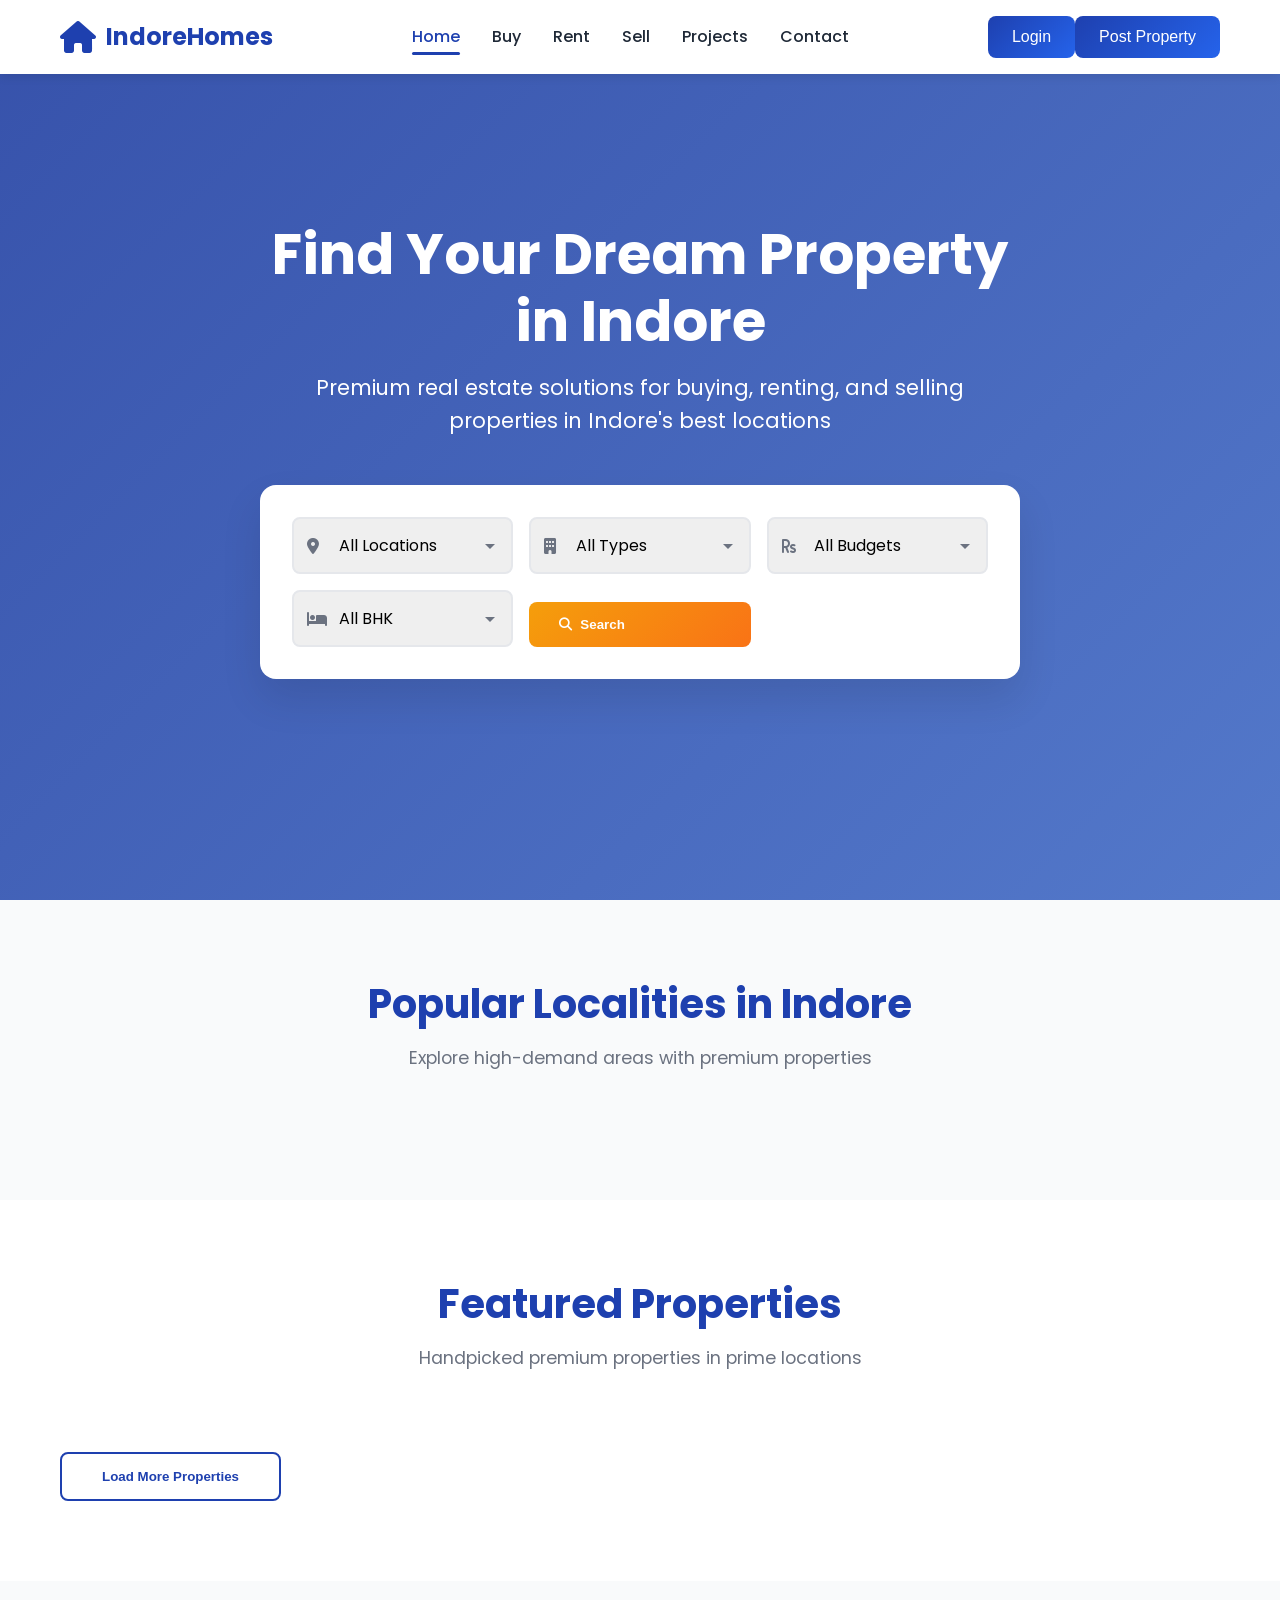
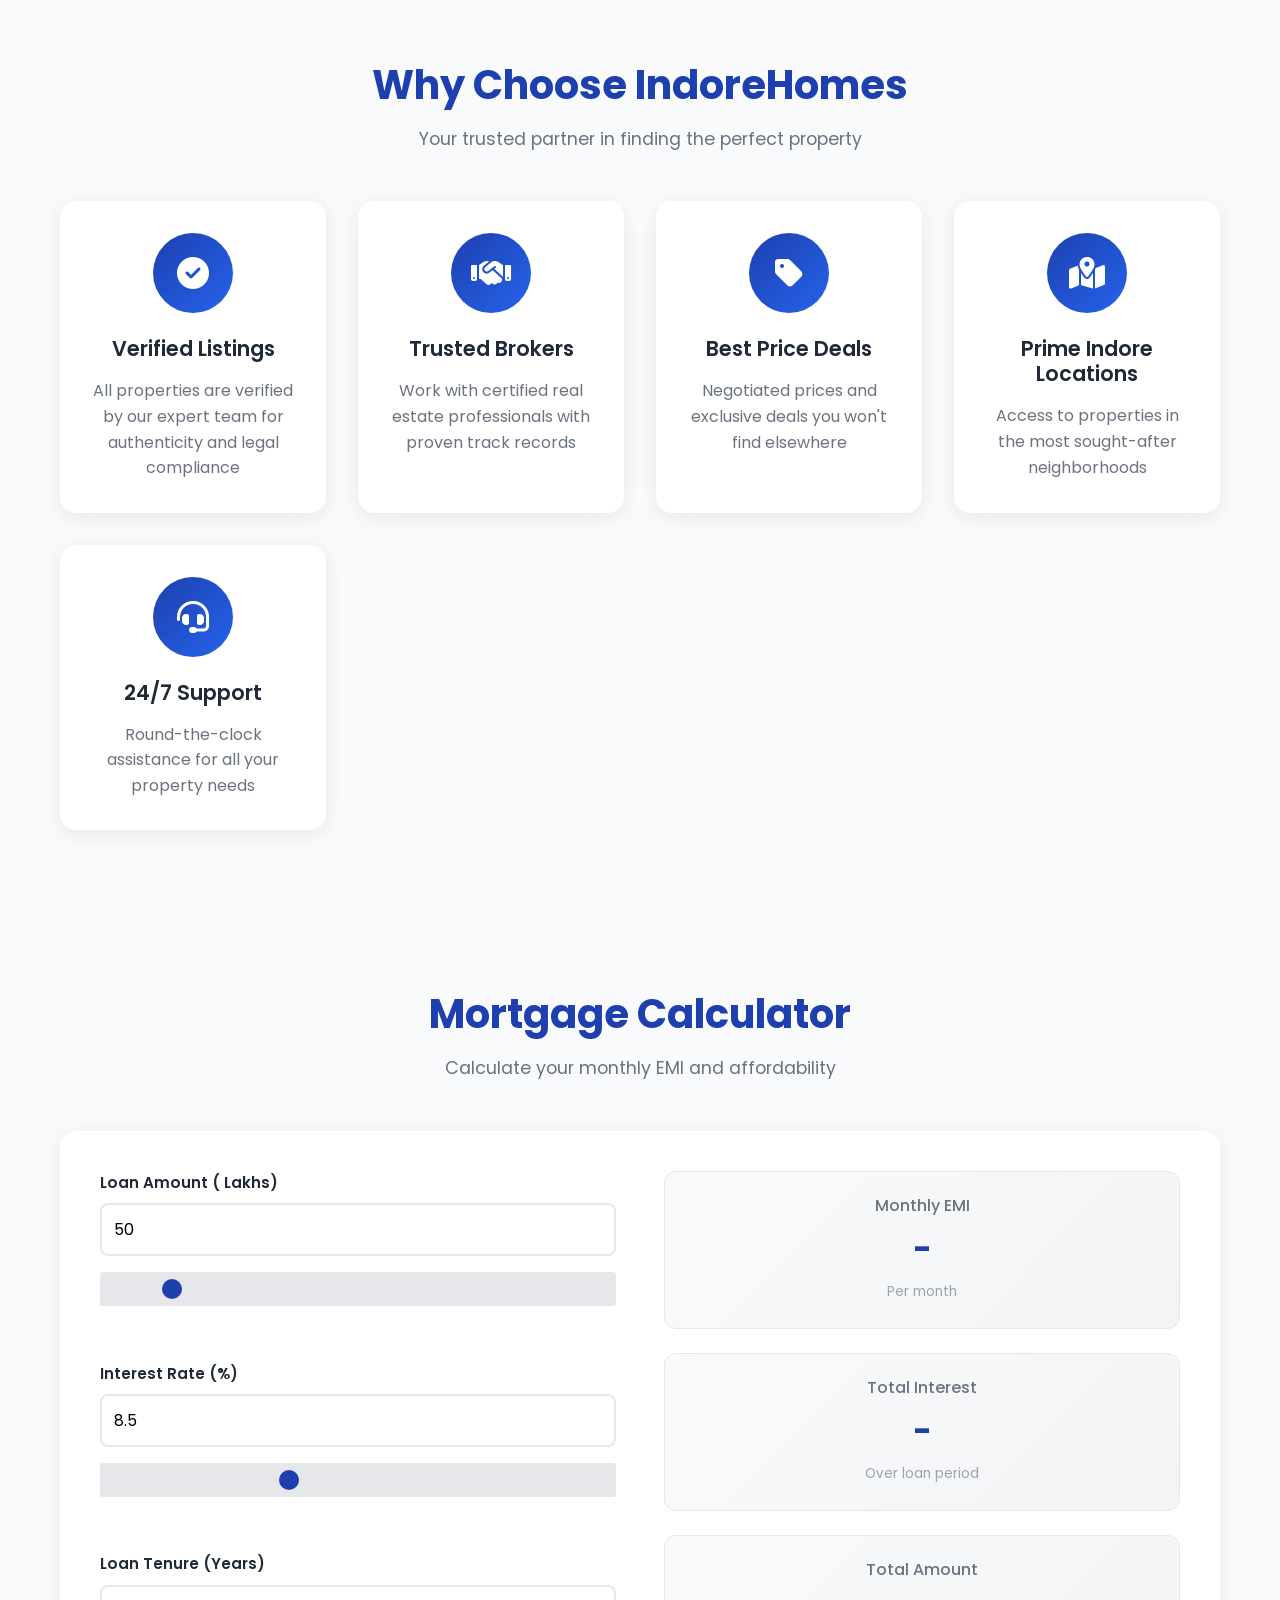
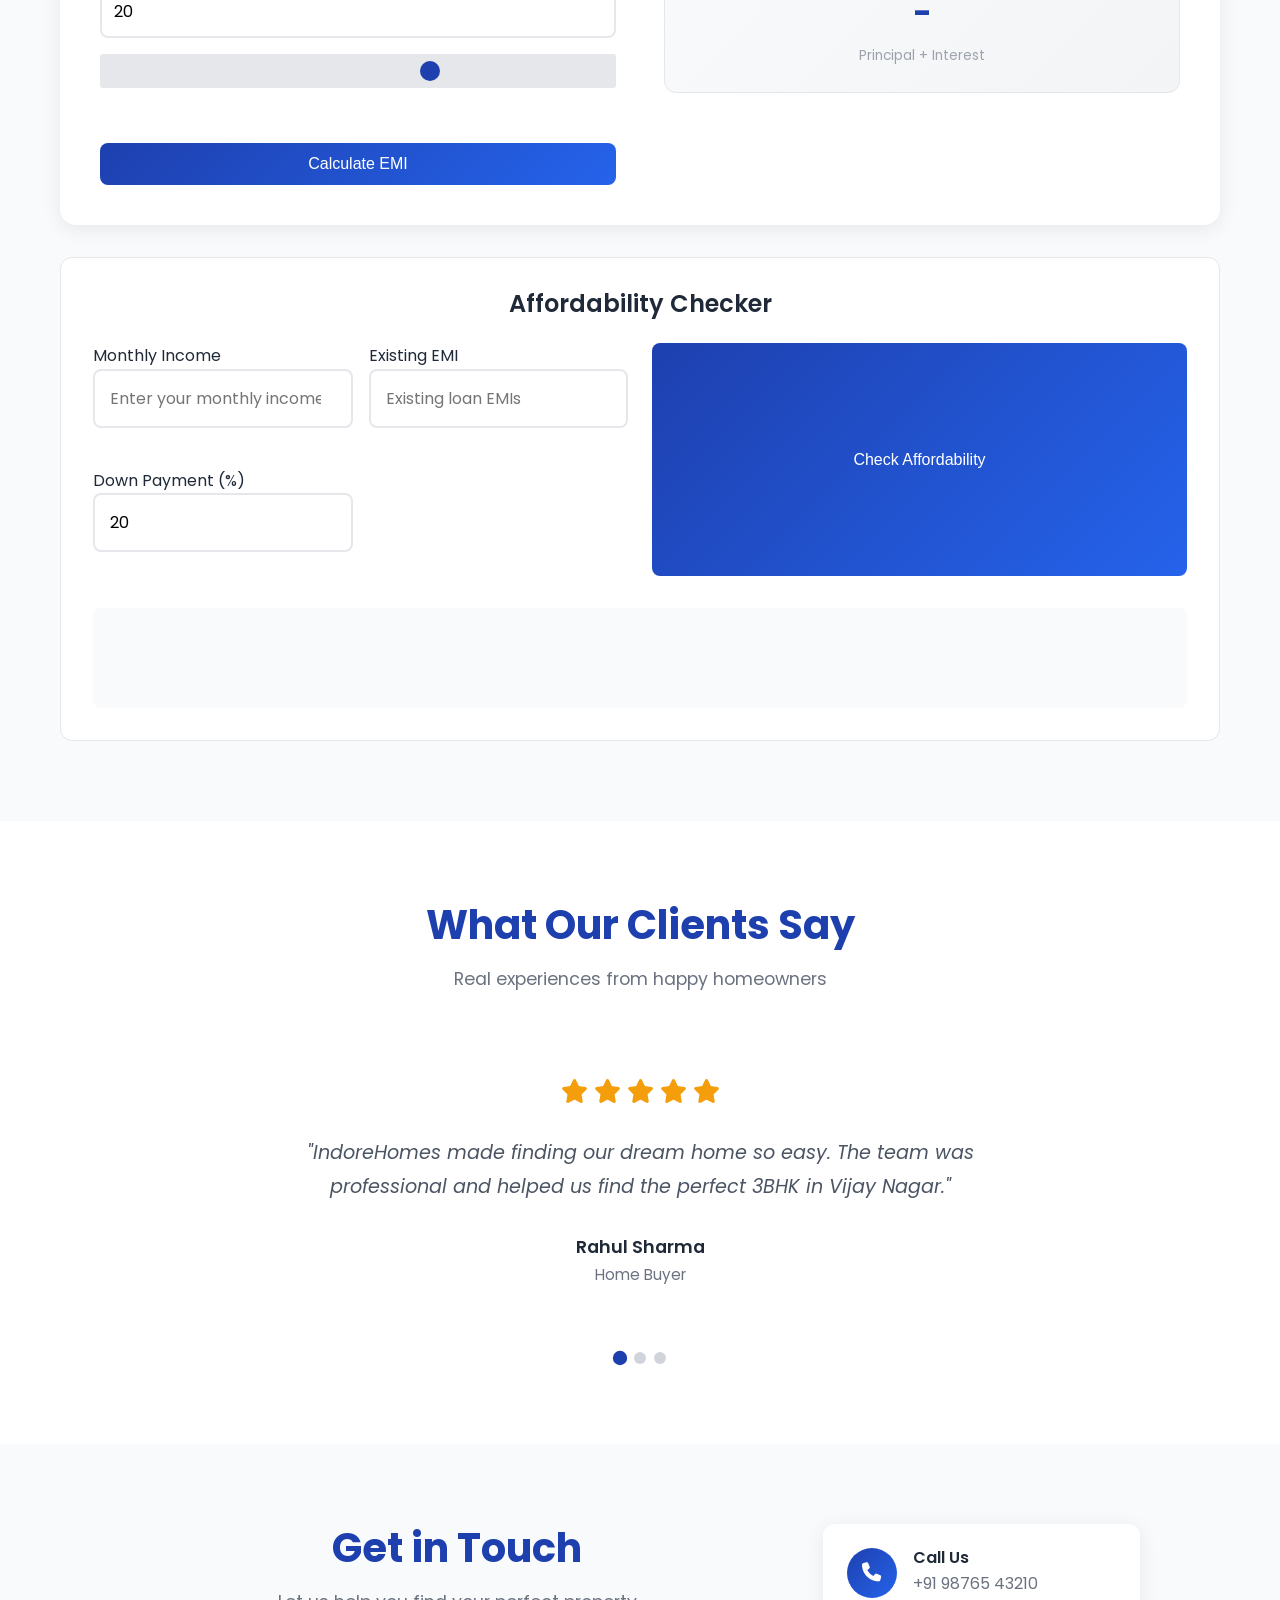
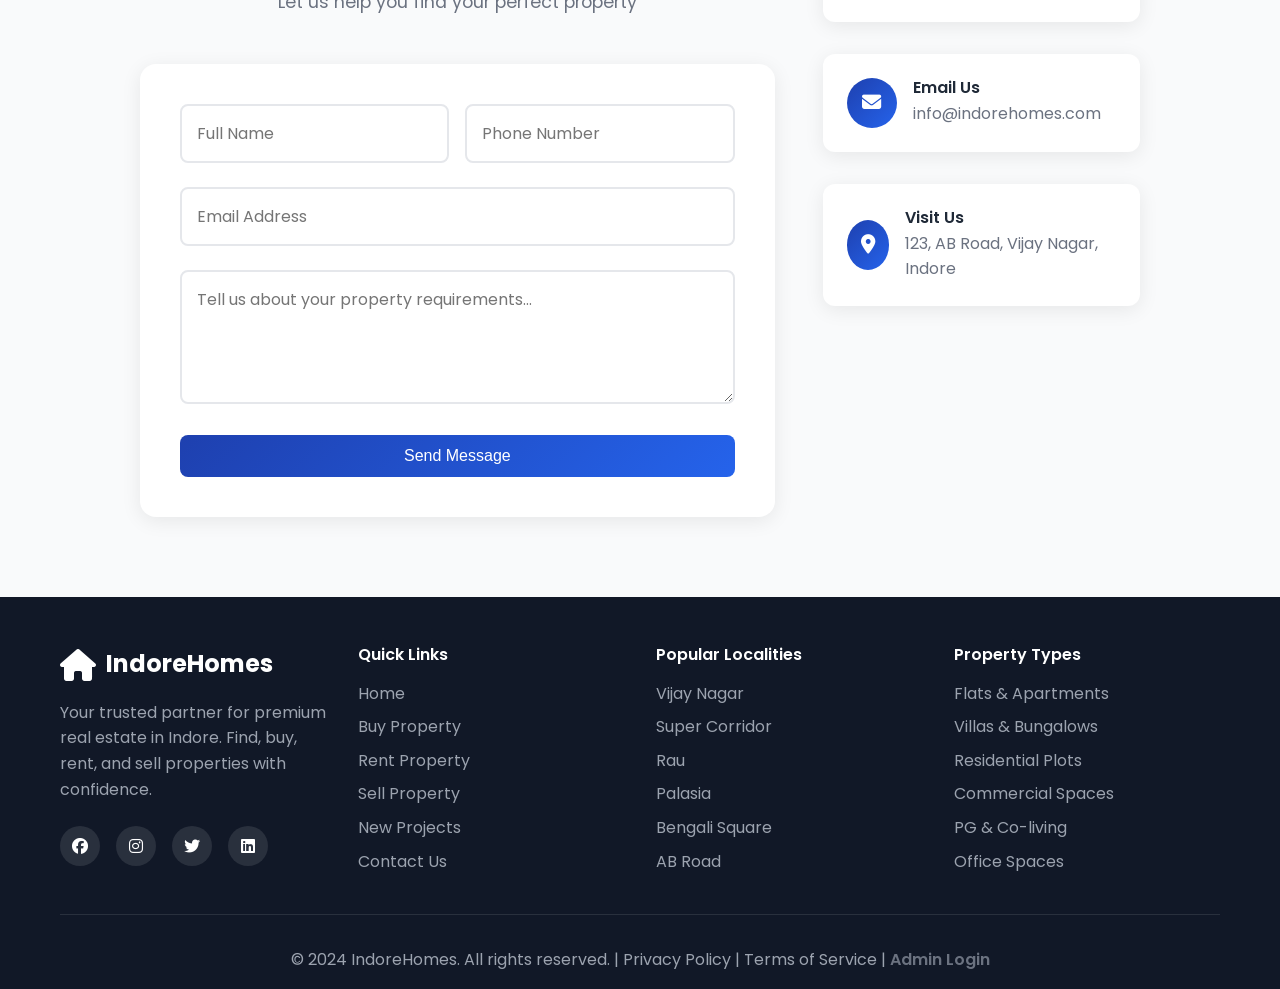
==== index.html @ 48cd27e8 "commited" ====
<!DOCTYPE html>
<html lang="en">
<head>
    <meta charset="UTF-8">
    <meta name="viewport" content="width=device-width, initial-scale=1.0">
    <title>IndoreHomes - Premium Real Estate in Indore | Buy, Rent, Sell Properties</title>
    <meta name="description" content="Find your dream property in Indore. Buy, rent, sell flats, villas, plots, PGs and commercial spaces. Verified listings, trusted brokers, best prices.">
    <link rel="stylesheet" href="styles.css">
    <link rel="preconnect" href="https://fonts.googleapis.com">
    <link rel="preconnect" href="https://fonts.gstatic.com" crossorigin>
    <link href="https://fonts.googleapis.com/css2?family=Poppins:wght@300;400;500;600;700&display=swap" rel="stylesheet">
    <link rel="stylesheet" href="https://cdnjs.cloudflare.com/ajax/libs/font-awesome/6.4.0/css/all.min.css">
</head>
<body>
    <!-- Navigation Bar -->
    <nav class="navbar" id="navbar">
        <div class="container">
            <div class="nav-wrapper">
                <div class="nav-logo">
                    <i class="fas fa-home"></i>
                    <span>IndoreHomes</span>
                </div>
                <div class="nav-menu" id="navMenu">
                    <a href="index.html" class="nav-link active">Home</a>
                    <a href="buy.html" class="nav-link">Buy</a>
                    <a href="rent.html" class="nav-link">Rent</a>
                    <a href="sell.html" class="nav-link">Sell</a>
                    <a href="projects.html" class="nav-link">Projects</a>
                    <a href="contact.html" class="nav-link">Contact</a>
                </div>
                <div class="nav-actions">
                    <button class="btn-primary">Login</button>
                    <button class="btn-primary">Post Property</button>
                    <button class="btn-admin" id="adminLoginBtn" style="display: none;">
                        <i class="fas fa-shield-alt"></i>
                        Admin
                    </button>
                    <div class="nav-toggle" id="navToggle">
                        <i class="fas fa-bars"></i>
                    </div>
                </div>
            </div>
        </div>
    </nav>

    <!-- Hero Section -->
    <section class="hero">
        <div class="hero-overlay"></div>
        <div class="container">
            <div class="hero-content">
                <h1 class="hero-title">Find Your Dream Property in Indore</h1>
                <p class="hero-subtitle">Premium real estate solutions for buying, renting, and selling properties in Indore's best locations</p>
                
                <!-- Search Bar -->
                <div class="search-bar">
                    <div class="search-filters">
                        <div class="filter-group">
                            <i class="fas fa-map-marker-alt"></i>
                            <select id="locationFilter" class="filter-select">
                                <option value="">All Locations</option>
                                <option value="vijay-nagar">Vijay Nagar</option>
                                <option value="super-corridor">Super Corridor</option>
                                <option value="rau">Rau</option>
                                <option value="nipania">Nipania</option>
                                <option value="palasia">Palasia</option>
                                <option value="bhawarkuan">Bhawarkuan</option>
                                <option value="bengali-square">Bengali Square</option>
                                <option value="ab-road">AB Road</option>
                                <option value="scheme-140">Scheme 140</option>
                                <option value="mr-10">MR 10</option>
                            </select>
                        </div>
                        
                        <div class="filter-group">
                            <i class="fas fa-building"></i>
                            <select id="propertyTypeFilter" class="filter-select">
                                <option value="">All Types</option>
                                <option value="flat">Flats</option>
                                <option value="villa">Villas</option>
                                <option value="plot">Plots</option>
                                <option value="pg">PG</option>
                                <option value="commercial">Commercial</option>
                            </select>
                        </div>
                        
                        <div class="filter-group">
                            <i class="fas fa-rupee-sign"></i>
                            <select id="budgetFilter" class="filter-select">
                                <option value="">All Budgets</option>
                                <option value="0-20">Below 20 Lakhs</option>
                                <option value="20-50">20-50 Lakhs</option>
                                <option value="50-1cr">50 Lakhs - 1 Cr</option>
                                <option value="1cr-2cr">1-2 Crore</option>
                                <option value="2cr+">Above 2 Crore</option>
                            </select>
                        </div>
                        
                        <div class="filter-group">
                            <i class="fas fa-bed"></i>
                            <select id="bhkFilter" class="filter-select">
                                <option value="">All BHK</option>
                                <option value="1rk">1 RK</option>
                                <option value="1bhk">1 BHK</option>
                                <option value="2bhk">2 BHK</option>
                                <option value="3bhk">3 BHK</option>
                                <option value="4bhk+">4+ BHK</option>
                            </select>
                        </div>
                        
                        <button class="btn-search" onclick="searchProperties()">
                            <i class="fas fa-search"></i> Search
                        </button>
                    </div>
                </div>
            </div>
        </div>
    </section>

    <!-- Popular Localities -->
    <section class="localities">
        <div class="container">
            <h2 class="section-title">Popular Localities in Indore</h2>
            <p class="section-subtitle">Explore high-demand areas with premium properties</p>
            
            <div class="localities-grid" id="localitiesGrid">
                <!-- Localities will be populated by JavaScript -->
            </div>
        </div>
    </section>

    <!-- Featured Properties -->
    <section class="featured-properties">
        <div class="container">
            <h2 class="section-title">Featured Properties</h2>
            <p class="section-subtitle">Handpicked premium properties in prime locations</p>
            
            <div class="properties-grid" id="propertiesGrid">
                <!-- Properties will be populated by JavaScript -->
            </div>
            
            <div class="text-center">
                <button class="btn-load-more" onclick="loadMoreProperties()">Load More Properties</button>
            </div>
        </div>
    </section>

    <!-- Why Choose Us -->
    <section class="why-choose-us">
        <div class="container">
            <h2 class="section-title">Why Choose IndoreHomes</h2>
            <p class="section-subtitle">Your trusted partner in finding the perfect property</p>
            
            <div class="features-grid">
                <div class="feature-card">
                    <div class="feature-icon">
                        <i class="fas fa-check-circle"></i>
                    </div>
                    <h3>Verified Listings</h3>
                    <p>All properties are verified by our expert team for authenticity and legal compliance</p>
                </div>
                
                <div class="feature-card">
                    <div class="feature-icon">
                        <i class="fas fa-handshake"></i>
                    </div>
                    <h3>Trusted Brokers</h3>
                    <p>Work with certified real estate professionals with proven track records</p>
                </div>
                
                <div class="feature-card">
                    <div class="feature-icon">
                        <i class="fas fa-tag"></i>
                    </div>
                    <h3>Best Price Deals</h3>
                    <p>Negotiated prices and exclusive deals you won't find elsewhere</p>
                </div>
                
                <div class="feature-card">
                    <div class="feature-icon">
                        <i class="fas fa-map-marked-alt"></i>
                    </div>
                    <h3>Prime Indore Locations</h3>
                    <p>Access to properties in the most sought-after neighborhoods</p>
                </div>
                
                <div class="feature-card">
                    <div class="feature-icon">
                        <i class="fas fa-headset"></i>
                    </div>
                    <h3>24/7 Support</h3>
                    <p>Round-the-clock assistance for all your property needs</p>
                </div>
            </div>
        </div>
    </section>

    <!-- Mortgage Calculator -->
    <section class="mortgage-calculator">
        <div class="container">
            <h2 class="section-title">Mortgage Calculator</h2>
            <p class="section-subtitle">Calculate your monthly EMI and affordability</p>
            
            <div class="calculator-container">
                <div class="calculator-form">
                    <div class="form-row">
                        <div class="form-group">
                            <label for="loanAmount">Loan Amount ( Lakhs)</label>
                            <input type="number" id="loanAmount" value="50" min="1" max="500" step="1">
                            <div class="slider-container">
                                <input type="range" id="loanAmountSlider" value="50" min="1" max="500" step="1">
                            </div>
                        </div>
                        
                        <div class="form-group">
                            <label for="interestRate">Interest Rate (%)</label>
                            <input type="number" id="interestRate" value="8.5" min="5" max="15" step="0.1">
                            <div class="slider-container">
                                <input type="range" id="interestRateSlider" value="8.5" min="5" max="15" step="0.1">
                            </div>
                        </div>
                        
                        <div class="form-group">
                            <label for="loanTenure">Loan Tenure (Years)</label>
                            <input type="number" id="loanTenure" value="20" min="1" max="30" step="1">
                            <div class="slider-container">
                                <input type="range" id="loanTenureSlider" value="20" min="1" max="30" step="1">
                            </div>
                        </div>
                    </div>
                    
                    <button class="btn-primary full-width" onclick="calculateEMI()">Calculate EMI</button>
                </div>
                
                <div class="calculator-results">
                    <div class="result-card">
                        <h3>Monthly EMI</h3>
                        <div class="result-value" id="monthlyEMI">-</div>
                        <small>Per month</small>
                    </div>
                    
                    <div class="result-card">
                        <h3>Total Interest</h3>
                        <div class="result-value" id="totalInterest">-</div>
                        <small>Over loan period</small>
                    </div>
                    
                    <div class="result-card">
                        <h3>Total Amount</h3>
                        <div class="result-value" id="totalAmount">-</div>
                        <small>Principal + Interest</small>
                    </div>
                </div>
            </div>
            
            <div class="affordability-checker">
                <h3>Affordability Checker</h3>
                <div class="affordability-form">
                    <div class="form-row">
                        <div class="form-group">
                            <label for="monthlyIncome">Monthly Income</label>
                            <input type="number" id="monthlyIncome" placeholder="Enter your monthly income">
                        </div>
                        
                        <div class="form-group">
                            <label for="existingEMI">Existing EMI</label>
                            <input type="number" id="existingEMI" placeholder="Existing loan EMIs">
                        </div>
                        
                        <div class="form-group">
                            <label for="downPayment">Down Payment (%)</label>
                            <input type="number" id="downPayment" value="20" min="10" max="50" step="5">
                        </div>
                    </div>
                    
                    <button class="btn-primary" onclick="checkAffordability()">Check Affordability</button>
                </div>
                
                <div class="affordability-result" id="affordabilityResult">
                    <!-- Affordability result will be shown here -->
                </div>
            </div>
        </div>
    </section>

    <!-- Testimonials -->
    <section class="testimonials">
        <div class="container">
            <h2 class="section-title">What Our Clients Say</h2>
            <p class="section-subtitle">Real experiences from happy homeowners</p>
            
            <div class="testimonial-slider">
                <div class="testimonial-slide active">
                    <div class="testimonial-content">
                        <div class="stars">
                            <i class="fas fa-star"></i>
                            <i class="fas fa-star"></i>
                            <i class="fas fa-star"></i>
                            <i class="fas fa-star"></i>
                            <i class="fas fa-star"></i>
                        </div>
                        <p>"IndoreHomes made finding our dream home so easy. The team was professional and helped us find the perfect 3BHK in Vijay Nagar."</p>
                        <div class="testimonial-author">
                            <div class="author-info">
                                <h4>Rahul Sharma</h4>
                                <span>Home Buyer</span>
                            </div>
                        </div>
                    </div>
                </div>
                
                <div class="testimonial-slide">
                    <div class="testimonial-content">
                        <div class="stars">
                            <i class="fas fa-star"></i>
                            <i class="fas fa-star"></i>
                            <i class="fas fa-star"></i>
                            <i class="fas fa-star"></i>
                            <i class="fas fa-star"></i>
                        </div>
                        <p>"Sold my property through IndoreHomes in just 15 days! Their marketing strategy and buyer network is impressive."</p>
                        <div class="testimonial-author">
                            <div class="author-info">
                                <h4>Priya Patel</h4>
                                <span>Property Seller</span>
                            </div>
                        </div>
                    </div>
                </div>
                
                <div class="testimonial-slide">
                    <div class="testimonial-content">
                        <div class="stars">
                            <i class="fas fa-star"></i>
                            <i class="fas fa-star"></i>
                            <i class="fas fa-star"></i>
                            <i class="fas fa-star"></i>
                            <i class="fas fa-star"></i>
                        </div>
                        <p>"Found the perfect rental apartment for my family. The process was smooth and the team was very supportive throughout."</p>
                        <div class="testimonial-author">
                            <div class="author-info">
                                <h4>Amit Verma</h4>
                                <span>Tenant</span>
                            </div>
                        </div>
                    </div>
                </div>
            </div>
            
            <div class="testimonial-dots">
                <span class="dot active" onclick="changeSlide(0)"></span>
                <span class="dot" onclick="changeSlide(1)"></span>
                <span class="dot" onclick="changeSlide(2)"></span>
            </div>
        </div>
    </section>

    <!-- Contact Form -->
    <section class="contact-form-section">
        <div class="container">
            <div class="contact-form-wrapper">
                <div class="form-content">
                    <h2 class="section-title">Get in Touch</h2>
                    <p class="section-subtitle">Let us help you find your perfect property</p>
                    
                    <form class="contact-form" id="contactForm">
                        <div class="form-row">
                            <div class="form-group">
                                <input type="text" id="fullName" placeholder="Full Name" required>
                            </div>
                            <div class="form-group">
                                <input type="tel" id="phone" placeholder="Phone Number" required>
                            </div>
                        </div>
                        <div class="form-group">
                            <input type="email" id="email" placeholder="Email Address" required>
                        </div>
                        <div class="form-group">
                            <textarea id="message" placeholder="Tell us about your property requirements..." rows="4" required></textarea>
                        </div>
                        <button type="submit" class="btn-primary full-width">Send Message</button>
                    </form>
                </div>
                
                <div class="contact-info">
                    <div class="info-item">
                        <i class="fas fa-phone"></i>
                        <div>
                            <h4>Call Us</h4>
                            <p>+91 98765 43210</p>
                        </div>
                    </div>
                    <div class="info-item">
                        <i class="fas fa-envelope"></i>
                        <div>
                            <h4>Email Us</h4>
                            <p>info@indorehomes.com</p>
                        </div>
                    </div>
                    <div class="info-item">
                        <i class="fas fa-map-marker-alt"></i>
                        <div>
                            <h4>Visit Us</h4>
                            <p>123, AB Road, Vijay Nagar, Indore</p>
                        </div>
                    </div>
                </div>
            </div>
        </div>
    </section>

    <!-- Footer -->
    <footer class="footer">
        <div class="container">
            <div class="footer-content">
                <div class="footer-section">
                    <div class="footer-logo">
                        <i class="fas fa-home"></i>
                        <span>IndoreHomes</span>
                    </div>
                    <p>Your trusted partner for premium real estate in Indore. Find, buy, rent, and sell properties with confidence.</p>
                    <div class="social-links">
                        <a href="#"><i class="fab fa-facebook"></i></a>
                        <a href="#"><i class="fab fa-instagram"></i></a>
                        <a href="#"><i class="fab fa-twitter"></i></a>
                        <a href="#"><i class="fab fa-linkedin"></i></a>
                    </div>
                </div>
                
                <div class="footer-section">
                    <h4>Quick Links</h4>
                    <ul>
                        <li><a href="index.html">Home</a></li>
                        <li><a href="buy.html">Buy Property</a></li>
                        <li><a href="rent.html">Rent Property</a></li>
                        <li><a href="sell.html">Sell Property</a></li>
                        <li><a href="projects.html">New Projects</a></li>
                        <li><a href="contact.html">Contact Us</a></li>
                    </ul>
                </div>
                
                <div class="footer-section">
                    <h4>Popular Localities</h4>
                    <ul>
                        <li><a href="#">Vijay Nagar</a></li>
                        <li><a href="#">Super Corridor</a></li>
                        <li><a href="#">Rau</a></li>
                        <li><a href="#">Palasia</a></li>
                        <li><a href="#">Bengali Square</a></li>
                        <li><a href="#">AB Road</a></li>
                    </ul>
                </div>
                
                <div class="footer-section">
                    <h4>Property Types</h4>
                    <ul>
                        <li><a href="#">Flats & Apartments</a></li>
                        <li><a href="#">Villas & Bungalows</a></li>
                        <li><a href="#">Residential Plots</a></li>
                        <li><a href="#">Commercial Spaces</a></li>
                        <li><a href="#">PG & Co-living</a></li>
                        <li><a href="#">Office Spaces</a></li>
                    </ul>
                </div>
            </div>
            
            <div class="footer-bottom">
                <p>&copy; 2024 IndoreHomes. All rights reserved. | Privacy Policy | Terms of Service | <a href="admin-login.html" class="admin-link">Admin Login</a></p>
            </div>
        </div>
    </footer>

    <!-- Property Modal -->
    <div class="modal" id="propertyModal">
        <div class="modal-content">
            <span class="close-modal" onclick="closeModal()">&times;</span>
            <div id="modalBody">
                <!-- Modal content will be populated by JavaScript -->
            </div>
        </div>
    </div>

    <!-- Success Message -->
    <div class="success-message" id="successMessage">
        <i class="fas fa-check-circle"></i>
        <span id="successText">Message sent successfully!</span>
    </div>

    <script src="script.js"></script>
</body>
</html>
---- styles.css ----
/* Reset and Base Styles */
* {
    margin: 0;
    padding: 0;
    box-sizing: border-box;
}

body {
    font-family: 'Poppins', sans-serif;
    line-height: 1.6;
    color: #1f2937;
    background-color: #ffffff;
    overflow-x: hidden;
}

.container {
    max-width: 1200px;
    margin: 0 auto;
    padding: 0 20px;
}

/* Typography */
h1, h2, h3, h4, h5, h6 {
    font-weight: 600;
    line-height: 1.2;
}

.section-title {
    font-size: 2.5rem;
    font-weight: 700;
    color: #1e40af;
    text-align: center;
    margin-bottom: 1rem;
}

.section-subtitle {
    font-size: 1.1rem;
    color: #6b7280;
    text-align: center;
    margin-bottom: 3rem;
    max-width: 600px;
    margin-left: auto;
    margin-right: auto;
}

/* Enhanced Buttons */
.btn-primary {
    background: linear-gradient(135deg, #1e40af, #2563eb);
    color: white;
    border: none;
    padding: 12px 24px;
    border-radius: 8px;
    font-weight: 500;
    cursor: pointer;
    transition: all 0.3s cubic-bezier(0.4, 0, 0.2, 1);
    font-size: 1rem;
    text-decoration: none;
    display: inline-block;
    position: relative;
    overflow: hidden;
    transform-style: preserve-3d;
}

.btn-primary::before {
    content: '';
    position: absolute;
    top: 0;
    left: -100%;
    width: 100%;
    height: 100%;
    background: linear-gradient(90deg, transparent, rgba(255, 255, 255, 0.2), transparent);
    transition: left 0.5s;
}

.btn-primary:hover::before {
    left: 100%;
}

.btn-primary:hover {
    transform: translateY(-2px) scale(1.05);
    box-shadow: 0 15px 35px rgba(30, 64, 175, 0.4);
}

.btn-primary:active {
    transform: translateY(0) scale(0.98);
    transition: transform 0.1s;
}

.btn-login {
    background: transparent;
    color: white;
    border: 2px solid white;
    padding: 0.75rem 1.5rem;
    border-radius: 25px;
    font-weight: 600;
    cursor: pointer;
    transition: all 0.3s ease;
}

.btn-login:hover {
    background: white;
    color: #1e40af;
}

.btn-admin {
    background: rgba(255, 255, 255, 0.1);
    color: white;
    border: 1px solid rgba(255, 255, 255, 0.3);
    padding: 0.75rem 1rem;
    border-radius: 25px;
    font-weight: 600;
    cursor: pointer;
    transition: all 0.3s ease;
    font-size: 0.9rem;
    backdrop-filter: blur(10px);
}

.btn-admin:hover {
    background: rgba(255, 255, 255, 0.2);
    border-color: rgba(255, 255, 255, 0.5);
    transform: translateY(-1px);
}

.admin-link {
    color: #6b7280;
    text-decoration: none;
    font-weight: 600;
    transition: color 0.3s ease;
}

.admin-link:hover {
    color: #1e40af;
    text-decoration: underline;
}

.btn-search {
    background: linear-gradient(135deg, #f59e0b, #f97316);
    color: white;
    border: none;
    padding: 15px 30px;
    border-radius: 8px;
    font-weight: 600;
    cursor: pointer;
    transition: all 0.3s ease;
    display: flex;
    align-items: center;
    gap: 8px;
}

.btn-search:hover {
    transform: translateY(-2px);
    box-shadow: 0 10px 25px rgba(245, 158, 11, 0.3);
}

.btn-load-more {
    background: transparent;
    color: #1e40af;
    border: 2px solid #1e40af;
    padding: 15px 40px;
    border-radius: 8px;
    font-weight: 600;
    cursor: pointer;
    transition: all 0.3s ease;
    margin-top: 2rem;
}

.btn-load-more:hover {
    background: #1e40af;
    color: white;
    transform: translateY(-2px);
}

.full-width {
    width: 100%;
}

/* Navigation */
.navbar {
    position: fixed;
    top: 0;
    left: 0;
    right: 0;
    background: white;
    box-shadow: 0 2px 10px rgba(0, 0, 0, 0.1);
    z-index: 1000;
    transition: all 0.3s ease;
}

.navbar.scrolled {
    box-shadow: 0 4px 20px rgba(0, 0, 0, 0.15);
}

.nav-wrapper {
    display: flex;
    justify-content: space-between;
    align-items: center;
    padding: 1rem 0;
}

.nav-logo {
    display: flex;
    align-items: center;
    gap: 10px;
    font-size: 1.5rem;
    font-weight: 700;
    color: #1e40af;
}

.nav-logo i {
    font-size: 2rem;
}

.nav-menu {
    display: flex;
    gap: 2rem;
}

.nav-link {
    color: #1f2937;
    text-decoration: none;
    font-weight: 500;
    transition: color 0.3s ease;
    position: relative;
}

.nav-link:hover,
.nav-link.active {
    color: #1e40af;
}

.nav-link.active::after {
    content: '';
    position: absolute;
    bottom: -5px;
    left: 0;
    right: 0;
    height: 3px;
    background: #1e40af;
    border-radius: 2px;
}

.nav-actions {
    display: flex;
    align-items: center;
}

.nav-toggle {
    display: none;
    background: none;
    border: none;
    font-size: 1.5rem;
    color: #1e40af;
    cursor: pointer;
}

/* Hero Section */
.hero {
    height: 100vh;
    background: linear-gradient(rgba(0, 0, 0, 0.4), rgba(0, 0, 0, 0.4)),
                url('https://images.unsplash.com/photo-1560448204-e02f11c3d0e2?ixlib=rb-4.0.3&ixid=M3wxMjA3fDB8MHxwaG90by1wYWdlfHx8fGVufDB8fHx8fA%3D%3D&auto=format&fit=crop&w=2070&q=80') center/cover;
    position: relative;
    display: flex;
    align-items: center;
    justify-content: center;
    text-align: center;
    color: white;
}

.hero-overlay {
    position: absolute;
    top: 0;
    left: 0;
    right: 0;
    bottom: 0;
    background: linear-gradient(135deg, rgba(30, 64, 175, 0.8), rgba(37, 99, 235, 0.6));
}

.hero-content {
    position: relative;
    z-index: 1;
    max-width: 800px;
    margin: 0 auto;
    padding: 0 20px;
}

.hero-title {
    font-size: 3.5rem;
    font-weight: 700;
    margin-bottom: 1rem;
    animation: fadeInUp 1s ease;
}

.hero-subtitle {
    font-size: 1.3rem;
    margin-bottom: 3rem;
    animation: fadeInUp 1s ease 0.2s;
    animation-fill-mode: both;
}

/* Search Bar */
.search-bar {
    background: white;
    border-radius: 16px;
    padding: 2rem;
    box-shadow: 0 20px 40px rgba(0, 0, 0, 0.1);
    animation: fadeInUp 1s ease 0.4s;
    animation-fill-mode: both;
}

.search-filters {
    display: grid;
    grid-template-columns: repeat(auto-fit, minmax(200px, 1fr));
    gap: 1rem;
    align-items: end;
}

.filter-group {
    position: relative;
}

.filter-group i {
    position: absolute;
    left: 15px;
    top: 50%;
    transform: translateY(-50%);
    color: #6b7280;
    z-index: 1;
}

.filter-select {
    width: 100%;
    padding: 15px 15px 15px 45px;
    border: 2px solid #e5e7eb;
    border-radius: 8px;
    font-size: 1rem;
    font-family: 'Poppins', sans-serif;
    transition: all 0.3s ease;
    appearance: none;
    background-image: url("data:image/svg+xml,%3Csvg xmlns='http://www.w3.org/2000/svg' width='12' height='12' viewBox='0 0 12 12'%3E%3Cpath fill='%236b7280' d='M6 9L1 4h10z'/%3E%3C/svg%3E");
    background-repeat: no-repeat;
    background-position: right 15px center;
    background-size: 12px;
}

.filter-select:focus {
    outline: none;
    border-color: #1e40af;
    box-shadow: 0 0 0 3px rgba(30, 64, 175, 0.1);
}

/* Localities Section */
.localities {
    padding: 5rem 0;
    background: #f9fafb;
}

.localities-grid {
    display: grid;
    grid-template-columns: repeat(auto-fit, minmax(280px, 1fr));
    gap: 2rem;
}

.locality-card {
    background: white;
    border-radius: 16px;
    overflow: hidden;
    box-shadow: 0 4px 20px rgba(0, 0, 0, 0.08);
    transition: all 0.3s ease;
    cursor: pointer;
}

.locality-card:hover {
    transform: translateY(-5px);
    box-shadow: 0 10px 30px rgba(0, 0, 0, 0.15);
}

.locality-image {
    height: 200px;
    background-size: cover;
    background-position: center;
    position: relative;
}

.locality-badge {
    position: absolute;
    top: 15px;
    right: 15px;
    background: rgba(255, 255, 255, 0.9);
    padding: 5px 12px;
    border-radius: 20px;
    font-size: 0.85rem;
    font-weight: 600;
    color: #1e40af;
}

.locality-info {
    padding: 1.5rem;
}

.locality-name {
    font-size: 1.3rem;
    font-weight: 600;
    color: #1f2937;
    margin-bottom: 0.5rem;
}

.locality-price {
    font-size: 1.1rem;
    color: #1e40af;
    font-weight: 600;
    margin-bottom: 0.5rem;
}

.locality-description {
    color: #6b7280;
    font-size: 0.95rem;
    line-height: 1.5;
}

/* Enhanced Featured Properties */
.featured-properties {
    padding: 5rem 0;
}

.properties-grid {
    display: grid;
    grid-template-columns: repeat(auto-fit, minmax(350px, 1fr));
    gap: 2rem;
}

.property-card {
    background: white;
    border-radius: 16px;
    overflow: hidden;
    box-shadow: 0 4px 20px rgba(0, 0, 0, 0.08);
    transition: all 0.4s cubic-bezier(0.4, 0, 0.2, 1);
    position: relative;
    transform-style: preserve-3d;
    cursor: pointer;
}

.property-card::before {
    content: '';
    position: absolute;
    top: 0;
    left: 0;
    right: 0;
    bottom: 0;
    background: linear-gradient(135deg, rgba(30, 64, 175, 0.1), rgba(37, 99, 235, 0.05));
    opacity: 0;
    transition: opacity 0.3s ease;
    border-radius: 16px;
}

.property-card:hover::before {
    opacity: 1;
}

.property-card:hover {
    transform: translateY(-8px) rotateX(2deg);
    box-shadow: 0 20px 40px rgba(30, 64, 175, 0.2);
}

.property-card:active {
    transform: translateY(-4px) rotateX(1deg);
    transition: transform 0.1s;
}

.property-image {
    height: 250px;
    background-size: cover;
    background-position: center;
    position: relative;
    overflow: hidden;
    cursor: pointer;
    transition: transform 0.4s ease;
}

.property-image::before {
    content: '';
    position: absolute;
    top: 0;
    left: 0;
    right: 0;
    bottom: 0;
    background: linear-gradient(45deg, rgba(255, 255, 255, 0.1) 0%, transparent 50%, rgba(255, 255, 255, 0.1) 100%);
    opacity: 0;
    transition: opacity 0.3s ease;
}

.property-card:hover .property-image {
    transform: scale(1.05);
}

.property-card:hover .property-image::before {
    opacity: 1;
}

.property-badge {
    position: absolute;
    top: 15px;
    left: 15px;
    background: #10b981;
    color: white;
    padding: 5px 12px;
    border-radius: 20px;
    font-size: 0.85rem;
    font-weight: 600;
    display: flex;
    align-items: center;
    gap: 5px;
    z-index: 2;
    animation: slideInLeft 0.5s ease;
}

.property-save {
    position: absolute;
    top: 15px;
    right: 15px;
    background: rgba(255, 255, 255, 0.9);
    border: none;
    width: 40px;
    height: 40px;
    border-radius: 50%;
    display: flex;
    align-items: center;
    justify-content: center;
    cursor: pointer;
    transition: all 0.3s cubic-bezier(0.4, 0, 0.2, 1);
    z-index: 2;
    animation: slideInRight 0.5s ease;
}

.property-save:hover {
    background: white;
    transform: scale(1.2) rotate(15deg);
    box-shadow: 0 5px 15px rgba(0, 0, 0, 0.2);
}

.property-save.active {
    color: #ef4444;
    animation: heartBeat 0.6s ease;
}

/* Image Gallery Lightbox */
.image-gallery {
    position: fixed;
    top: 0;
    left: 0;
    right: 0;
    bottom: 0;
    background: rgba(0, 0, 0, 0.95);
    z-index: 3000;
    display: none;
    align-items: center;
    justify-content: center;
    animation: fadeIn 0.3s ease;
}

.gallery-content {
    max-width: 90%;
    max-height: 90%;
    position: relative;
    animation: zoomIn 0.3s ease;
}

.gallery-image {
    width: 100%;
    height: auto;
    max-height: 80vh;
    object-fit: contain;
    border-radius: 8px;
}

.gallery-controls {
    position: absolute;
    top: 50%;
    transform: translateY(-50%);
    width: 100%;
    display: flex;
    justify-content: space-between;
    padding: 0 20px;
    pointer-events: none;
}

.gallery-btn {
    background: rgba(255, 255, 255, 0.2);
    color: white;
    border: none;
    width: 50px;
    height: 50px;
    border-radius: 50%;
    display: flex;
    align-items: center;
    justify-content: center;
    cursor: pointer;
    transition: all 0.3s ease;
    pointer-events: all;
    font-size: 1.2rem;
}

.gallery-btn:hover {
    background: rgba(255, 255, 255, 0.3);
    transform: scale(1.1);
}

.gallery-close {
    position: absolute;
    top: 20px;
    right: 20px;
    background: rgba(255, 255, 255, 0.2);
    color: white;
    border: none;
    width: 40px;
    height: 40px;
    border-radius: 50%;
    display: flex;
    align-items: center;
    justify-content: center;
    cursor: pointer;
    transition: all 0.3s ease;
    font-size: 1.2rem;
}

.gallery-close:hover {
    background: rgba(255, 255, 255, 0.3);
    transform: rotate(90deg);
}

.gallery-thumbnails {
    position: absolute;
    bottom: 20px;
    left: 50%;
    transform: translateX(-50%);
    display: flex;
    gap: 10px;
    max-width: 80%;
    overflow-x: auto;
    padding: 10px;
    background: rgba(0, 0, 0, 0.5);
    border-radius: 8px;
}

.gallery-thumbnail {
    width: 60px;
    height: 60px;
    object-fit: cover;
    border-radius: 4px;
    cursor: pointer;
    opacity: 0.6;
    transition: all 0.3s ease;
    border: 2px solid transparent;
}

.gallery-thumbnail:hover,
.gallery-thumbnail.active {
    opacity: 1;
    border-color: #1e40af;
    transform: scale(1.1);
}

/* Virtual Tour Styles */
.virtual-tour-modal {
    position: fixed;
    top: 0;
    left: 0;
    right: 0;
    bottom: 0;
    background: rgba(0, 0, 0, 0.95);
    z-index: 4000;
    display: none;
    align-items: center;
    justify-content: center;
    animation: fadeIn 0.3s ease;
}

.tour-content {
    width: 95%;
    height: 95%;
    max-width: 1200px;
    background: #1a1a1a;
    border-radius: 16px;
    overflow: hidden;
    position: relative;
    animation: zoomIn 0.3s ease;
}

.tour-header {
    background: linear-gradient(135deg, #1e40af, #2563eb);
    color: white;
    padding: 1.5rem;
    display: flex;
    justify-content: space-between;
    align-items: center;
}

.tour-header h2 {
    margin: 0;
    font-size: 1.5rem;
}

.tour-close {
    background: rgba(255, 255, 255, 0.2);
    color: white;
    border: none;
    width: 40px;
    height: 40px;
    border-radius: 50%;
    display: flex;
    align-items: center;
    justify-content: center;
    cursor: pointer;
    transition: all 0.3s ease;
    font-size: 1.2rem;
}

.tour-close:hover {
    background: rgba(255, 255, 255, 0.3);
    transform: rotate(90deg);
}

.tour-viewer {
    height: calc(100% - 80px);
    position: relative;
    display: flex;
    flex-direction: column;
}

.tour-room {
    flex: 1;
    position: relative;
    overflow: hidden;
    background: #000;
}

.tour-scene {
    width: 100%;
    height: 100%;
    position: relative;
    perspective: 1000px;
}

.tour-image {
    width: 100%;
    height: 100%;
    object-fit: cover;
    transition: transform 0.6s ease;
}

.tour-hotspots {
    position: absolute;
    top: 0;
    left: 0;
    right: 0;
    bottom: 0;
}

.hotspot {
    position: absolute;
    background: rgba(30, 64, 175, 0.8);
    color: white;
    border: 2px solid #fff;
    border-radius: 50%;
    width: 60px;
    height: 60px;
    display: flex;
    align-items: center;
    justify-content: center;
    cursor: pointer;
    transition: all 0.3s ease;
    animation: pulse 2s infinite;
}

.hotspot:hover {
    transform: scale(1.2);
    background: rgba(30, 64, 175, 1);
}

.hotspot i {
    font-size: 1.5rem;
    margin-bottom: 5px;
}

.hotspot span {
    position: absolute;
    bottom: -30px;
    left: 50%;
    transform: translateX(-50%);
    background: rgba(0, 0, 0, 0.8);
    color: white;
    padding: 5px 10px;
    border-radius: 4px;
    font-size: 0.85rem;
    white-space: nowrap;
    opacity: 0;
    transition: opacity 0.3s ease;
    pointer-events: none;
}

.hotspot:hover span {
    opacity: 1;
}

.tour-controls {
    position: absolute;
    bottom: 100px;
    left: 50%;
    transform: translateX(-50%);
    display: flex;
    gap: 1rem;
    background: rgba(0, 0, 0, 0.7);
    padding: 1rem;
    border-radius: 50px;
    backdrop-filter: blur(10px);
}

.tour-btn {
    background: rgba(255, 255, 255, 0.2);
    color: white;
    border: none;
    width: 50px;
    height: 50px;
    border-radius: 50%;
    display: flex;
    align-items: center;
    justify-content: center;
    cursor: pointer;
    transition: all 0.3s ease;
    font-size: 1.2rem;
}

.tour-btn:hover {
    background: rgba(255, 255, 255, 0.3);
    transform: scale(1.1);
}

.tour-info {
    position: absolute;
    top: 20px;
    left: 20px;
    background: rgba(0, 0, 0, 0.7);
    color: white;
    padding: 1rem 1.5rem;
    border-radius: 8px;
    backdrop-filter: blur(10px);
}

.room-name {
    font-size: 1.3rem;
    font-weight: 600;
    margin-bottom: 0.5rem;
}

.room-description {
    font-size: 0.95rem;
    opacity: 0.9;
}

/* Enhanced Property Card Actions */
.property-actions {
    display: flex;
    gap: 1rem;
    margin-top: 1rem;
}

.property-actions .btn-view-details {
    flex: 1;
    background: #1e40af;
    color: white;
    border: none;
    padding: 12px;
    border-radius: 8px;
    font-weight: 500;
    cursor: pointer;
    transition: all 0.3s ease;
    position: relative;
    overflow: hidden;
}

.property-actions .btn-view-details::before {
    content: '';
    position: absolute;
    top: 0;
    left: -100%;
    width: 100%;
    height: 100%;
    background: linear-gradient(90deg, transparent, rgba(255, 255, 255, 0.2), transparent);
    transition: left 0.5s;
}

.property-actions .btn-view-details:hover::before {
    left: 100%;
}

.property-actions .btn-view-details:hover {
    background: #2563eb;
    transform: translateY(-2px);
    box-shadow: 0 5px 15px rgba(30, 64, 175, 0.3);
}

.property-actions .btn-virtual-tour {
    background: linear-gradient(135deg, #f59e0b, #f97316);
    color: white;
    border: none;
    padding: 12px;
    border-radius: 8px;
    font-weight: 500;
    cursor: pointer;
    transition: all 0.3s ease;
    display: flex;
    align-items: center;
    gap: 8px;
}

.property-actions .btn-virtual-tour:hover {
    transform: translateY(-2px);
    box-shadow: 0 5px 15px rgba(245, 158, 11, 0.3);
}

/* Loading States */
.loading-skeleton {
    background: linear-gradient(90deg, #f0f0f0 25%, #e0e0e0 50%, #f0f0f0 75%);
    background-size: 200% 100%;
    animation: shimmerLoad 1.5s infinite;
    border-radius: 8px;
}

.property-card.loading .property-image {
    height: 250px;
    background: linear-gradient(90deg, #f0f0f0 25%, #e0e0e0 50%, #f0f0f0 75%);
    background-size: 200% 100%;
    animation: shimmerLoad 1.5s infinite;
}

.property-card.loading .property-info {
    padding: 1.5rem;
}

.property-card.loading .property-price,
.property-card.loading .property-title,
.property-card.loading .property-details {
    height: 20px;
    background: linear-gradient(90deg, #f0f0f0 25%, #e0e0e0 50%, #f0f0f0 75%);
    background-size: 200% 100%;
    animation: shimmerLoad 1.5s infinite;
    border-radius: 4px;
    margin-bottom: 1rem;
}

/* Interactive Search Enhancements */
.search-bar {
    position: relative;
}

.search-bar::before {
    content: '';
    position: absolute;
    top: 0;
    left: 0;
    right: 0;
    bottom: 0;
    background: linear-gradient(135deg, rgba(30, 64, 175, 0.1), rgba(37, 99, 235, 0.05));
    border-radius: 16px;
    opacity: 0;
    transition: opacity 0.3s ease;
}

.search-bar:hover::before {
    opacity: 1;
}

.search-suggestions {
    position: absolute;
    top: 100%;
    left: 0;
    right: 0;
    background: white;
    border-radius: 8px;
    box-shadow: 0 10px 30px rgba(0, 0, 0, 0.1);
    margin-top: 10px;
    max-height: 300px;
    overflow-y: auto;
    z-index: 1000;
    display: none;
}

.search-suggestions.active {
    display: block;
    animation: slideInUp 0.3s ease;
}

.suggestion-item {
    padding: 1rem;
    border-bottom: 1px solid #e5e7eb;
    cursor: pointer;
    transition: background 0.2s ease;
}

.suggestion-item:hover {
    background: #f9fafb;
}

.suggestion-item:last-child {
    border-bottom: none;
}

.suggestion-item strong {
    color: #1e40af;
}

/* Mortgage Calculator Styles */
.mortgage-calculator {
    padding: 5rem 0;
    background: #f9fafb;
}

.calculator-container {
    display: grid;
    grid-template-columns: 1fr 1fr;
    gap: 3rem;
    margin-top: 3rem;
    background: white;
    padding: 2.5rem;
    border-radius: 16px;
    box-shadow: 0 4px 20px rgba(0, 0, 0, 0.08);
}

.calculator-form {
    display: flex;
    flex-direction: column;
    gap: 1.5rem;
}

.calculator-form .form-row {
    display: grid;
    grid-template-columns: 1fr;
    gap: 1.5rem;
}

.calculator-form .form-group {
    display: flex;
    flex-direction: column;
    gap: 0.5rem;
}

.calculator-form label {
    font-weight: 600;
    color: #1f2937;
    font-size: 0.95rem;
}

.calculator-form input[type="number"] {
    padding: 12px;
    border: 2px solid #e5e7eb;
    border-radius: 8px;
    font-size: 1rem;
    font-family: 'Poppins', sans-serif;
    transition: all 0.3s ease;
}

.calculator-form input[type="number"]:focus {
    outline: none;
    border-color: #1e40af;
    box-shadow: 0 0 0 3px rgba(30, 64, 175, 0.1);
}

.slider-container {
    margin-top: 0.5rem;
}

.slider-container input[type="range"] {
    width: 100%;
    height: 6px;
    border-radius: 3px;
    background: #e5e7eb;
    outline: none;
    -webkit-appearance: none;
    appearance: none;
}

.slider-container input[type="range"]::-webkit-slider-thumb {
    -webkit-appearance: none;
    appearance: none;
    width: 20px;
    height: 20px;
    border-radius: 50%;
    background: #1e40af;
    cursor: pointer;
    transition: all 0.3s ease;
}

.slider-container input[type="range"]::-webkit-slider-thumb:hover {
    transform: scale(1.2);
    box-shadow: 0 0 10px rgba(30, 64, 175, 0.3);
}

.calculator-results {
    display: flex;
    flex-direction: column;
    gap: 1.5rem;
}

.result-card {
    background: linear-gradient(135deg, #f9fafb, #f3f4f6);
    padding: 1.5rem;
    border-radius: 12px;
    text-align: center;
    border: 1px solid #e5e7eb;
    transition: all 0.3s ease;
}

.result-card:hover {
    transform: translateY(-2px);
    box-shadow: 0 5px 15px rgba(0, 0, 0, 0.1);
    border-color: #1e40af;
}

.result-card h3 {
    font-size: 1rem;
    color: #6b7280;
    margin-bottom: 0.5rem;
    font-weight: 500;
}

.result-value {
    font-size: 2rem;
    font-weight: 700;
    color: #1e40af;
    margin-bottom: 0.25rem;
}

.result-card small {
    color: #9ca3af;
    font-size: 0.85rem;
}

.affordability-checker {
    grid-column: 1 / -1;
    background: white;
    padding: 2rem;
    border-radius: 12px;
    border: 1px solid #e5e7eb;
    margin-top: 2rem;
}

.affordability-checker h3 {
    font-size: 1.5rem;
    color: #1f2937;
    margin-bottom: 1.5rem;
    text-align: center;
}

.affordability-form {
    display: grid;
    grid-template-columns: repeat(auto-fit, minmax(200px, 1fr));
    gap: 1.5rem;
    margin-bottom: 2rem;
}

.affordability-result {
    padding: 1.5rem;
    background: #f9fafb;
    border-radius: 8px;
    text-align: center;
    min-height: 100px;
    display: flex;
    align-items: center;
    justify-content: center;
    font-size: 1.1rem;
    color: #6b7280;
}

.affordability-result.affordable {
    background: #d1fae5;
    color: #065f46;
    border: 1px solid #10b981;
}

.affordability-result.not-affordable {
    background: #fee2e2;
    color: #991b1b;
    border: 1px solid #ef4444;
}

/* Chat Support Widget */
.chat-widget {
    position: fixed;
    bottom: 30px;
    right: 30px;
    z-index: 1000;
}

.chat-button {
    width: 60px;
    height: 60px;
    border-radius: 50%;
    background: linear-gradient(135deg, #1e40af, #2563eb);
    color: white;
    border: none;
    display: flex;
    align-items: center;
    justify-content: center;
    cursor: pointer;
    box-shadow: 0 4px 20px rgba(30, 64, 175, 0.3);
    transition: all 0.3s ease;
    font-size: 1.5rem;
}

.chat-button:hover {
    transform: scale(1.1);
    box-shadow: 0 6px 25px rgba(30, 64, 175, 0.4);
}

.chat-button.pulse {
    animation: pulse 2s infinite;
}

.chat-box {
    position: absolute;
    bottom: 80px;
    right: 0;
    width: 350px;
    height: 450px;
    background: white;
    border-radius: 16px;
    box-shadow: 0 10px 40px rgba(0, 0, 0, 0.15);
    display: none;
    flex-direction: column;
    overflow: hidden;
    animation: slideInUp 0.3s ease;
}

.chat-box.active {
    display: flex;
}

.chat-header {
    background: linear-gradient(135deg, #1e40af, #2563eb);
    color: white;
    padding: 1rem;
    display: flex;
    justify-content: space-between;
    align-items: center;
}

.chat-header h3 {
    margin: 0;
    font-size: 1.1rem;
}

.chat-close {
    background: rgba(255, 255, 255, 0.2);
    border: none;
    color: white;
    width: 30px;
    height: 30px;
    border-radius: 50%;
    display: flex;
    align-items: center;
    justify-content: center;
    cursor: pointer;
    transition: all 0.3s ease;
}

.chat-close:hover {
    background: rgba(255, 255, 255, 0.3);
}

.chat-messages {
    flex: 1;
    padding: 1rem;
    overflow-y: auto;
    background: #f9fafb;
}

.chat-message {
    margin-bottom: 1rem;
    display: flex;
    gap: 0.5rem;
}

.chat-message.bot {
    flex-direction: row;
}

.chat-message.user {
    flex-direction: row-reverse;
}

.chat-avatar {
    width: 30px;
    height: 30px;
    border-radius: 50%;
    display: flex;
    align-items: center;
    justify-content: center;
    font-size: 0.8rem;
    font-weight: 600;
    flex-shrink: 0;
}

.chat-message.bot .chat-avatar {
    background: #1e40af;
    color: white;
}

.chat-message.user .chat-avatar {
    background: #10b981;
    color: white;
}

.chat-bubble {
    max-width: 70%;
    padding: 0.75rem 1rem;
    border-radius: 12px;
    font-size: 0.9rem;
    line-height: 1.4;
}

.chat-message.bot .chat-bubble {
    background: white;
    color: #1f2937;
    border-bottom-left-radius: 4px;
}

.chat-message.user .chat-bubble {
    background: #1e40af;
    color: white;
    border-bottom-right-radius: 4px;
}

.chat-input {
    padding: 1rem;
    border-top: 1px solid #e5e7eb;
    display: flex;
    gap: 0.5rem;
}

.chat-input input {
    flex: 1;
    padding: 0.75rem;
    border: 1px solid #e5e7eb;
    border-radius: 20px;
    font-size: 0.9rem;
    font-family: 'Poppins', sans-serif;
}

.chat-input input:focus {
    outline: none;
    border-color: #1e40af;
}

.chat-send {
    background: #1e40af;
    color: white;
    border: none;
    width: 40px;
    height: 40px;
    border-radius: 50%;
    display: flex;
    align-items: center;
    justify-content: center;
    cursor: pointer;
    transition: all 0.3s ease;
}

.chat-send:hover {
    background: #2563eb;
    transform: scale(1.1);
}

/* Property Wishlist Styles */
.wishlist-btn {
    position: fixed;
    top: 100px;
    right: 30px;
    background: white;
    border: 2px solid #e5e7eb;
    border-radius: 12px;
    padding: 1rem;
    box-shadow: 0 4px 20px rgba(0, 0, 0, 0.1);
    z-index: 999;
    transition: all 0.3s ease;
}

.wishlist-btn:hover {
    border-color: #1e40af;
    transform: translateY(-2px);
}

.wishlist-count {
    position: absolute;
    top: -8px;
    right: -8px;
    background: #ef4444;
    color: white;
    width: 24px;
    height: 24px;
    border-radius: 50%;
    display: flex;
    align-items: center;
    justify-content: center;
    font-size: 0.75rem;
    font-weight: 600;
}

.wishlist-panel {
    position: fixed;
    top: 100px;
    right: 30px;
    width: 350px;
    max-height: 500px;
    background: white;
    border-radius: 16px;
    box-shadow: 0 10px 40px rgba(0, 0, 0, 0.15);
    display: none;
    flex-direction: column;
    overflow: hidden;
    z-index: 998;
    animation: slideInRight 0.3s ease;
}

.wishlist-panel.active {
    display: flex;
}

.wishlist-header {
    padding: 1rem;
    border-bottom: 1px solid #e5e7eb;
    display: flex;
    justify-content: space-between;
    align-items: center;
}

.wishlist-header h3 {
    margin: 0;
    font-size: 1.1rem;
    color: #1f2937;
}

.wishlist-items {
    flex: 1;
    overflow-y: auto;
    padding: 1rem;
}

.wishlist-item {
    display: flex;
    gap: 1rem;
    padding: 0.75rem;
    border-bottom: 1px solid #f3f4f6;
    transition: all 0.3s ease;
}

.wishlist-item:hover {
    background: #f9fafb;
}

.wishlist-item img {
    width: 60px;
    height: 60px;
    object-fit: cover;
    border-radius: 8px;
}

.wishlist-item-info {
    flex: 1;
}

.wishlist-item-title {
    font-size: 0.9rem;
    font-weight: 600;
    color: #1f2937;
    margin-bottom: 0.25rem;
}

.wishlist-item-price {
    font-size: 0.85rem;
    color: #1e40af;
    font-weight: 600;
}

.wishlist-item-location {
    font-size: 0.8rem;
    color: #6b7280;
}

.wishlist-remove {
    background: #ef4444;
    color: white;
    border: none;
    width: 24px;
    height: 24px;
    border-radius: 50%;
    display: flex;
    align-items: center;
    justify-content: center;
    cursor: pointer;
    transition: all 0.3s ease;
    font-size: 0.75rem;
}

.wishlist-remove:hover {
    background: #dc2626;
    transform: scale(1.1);
}

.wishlist-empty {
    text-align: center;
    padding: 2rem;
    color: #6b7280;
}

.wishlist-empty i {
    font-size: 3rem;
    margin-bottom: 1rem;
    opacity: 0.5;
}

.property-info {
    padding: 1.5rem;
}

.property-price {
    font-size: 1.5rem;
    font-weight: 700;
    color: #1e40af;
    margin-bottom: 0.5rem;
}

.property-title {
    font-size: 1.2rem;
    font-weight: 600;
    color: #1f2937;
    margin-bottom: 0.5rem;
}

.property-details {
    display: flex;
    gap: 1rem;
    margin-bottom: 1rem;
    color: #6b7280;
    font-size: 0.95rem;
}

.property-detail {
    display: flex;
    align-items: center;
    gap: 5px;
}

.property-location {
    display: flex;
    align-items: center;
    gap: 5px;
    color: #6b7280;
    margin-bottom: 1rem;
}

.property-amenities {
    display: flex;
    gap: 0.5rem;
    flex-wrap: wrap;
    margin-bottom: 1rem;
}

.amenity-tag {
    background: #f3f4f6;
    color: #6b7280;
    padding: 4px 10px;
    border-radius: 15px;
    font-size: 0.85rem;
}

.property-actions {
    display: flex;
    gap: 1rem;
}

.btn-view-details {
    flex: 1;
    background: #1e40af;
    color: white;
    border: none;
    padding: 12px;
    border-radius: 8px;
    font-weight: 500;
    cursor: pointer;
    transition: all 0.3s ease;
}

.btn-view-details:hover {
    background: #2563eb;
    transform: translateY(-2px);
}

/* Why Choose Us */
.why-choose-us {
    padding: 5rem 0;
    background: #f9fafb;
}

.features-grid {
    display: grid;
    grid-template-columns: repeat(auto-fit, minmax(250px, 1fr));
    gap: 2rem;
}

.feature-card {
    background: white;
    padding: 2rem;
    border-radius: 16px;
    text-align: center;
    box-shadow: 0 4px 20px rgba(0, 0, 0, 0.08);
    transition: all 0.3s ease;
}

.feature-card:hover {
    transform: translateY(-5px);
    box-shadow: 0 10px 30px rgba(0, 0, 0, 0.15);
}

.feature-icon {
    width: 80px;
    height: 80px;
    background: linear-gradient(135deg, #1e40af, #2563eb);
    border-radius: 50%;
    display: flex;
    align-items: center;
    justify-content: center;
    margin: 0 auto 1.5rem;
    font-size: 2rem;
    color: white;
}

.feature-card h3 {
    font-size: 1.3rem;
    color: #1f2937;
    margin-bottom: 1rem;
}

.feature-card p {
    color: #6b7280;
    line-height: 1.6;
}

/* Testimonials */
.testimonials {
    padding: 5rem 0;
    background: white;
}

.testimonial-slider {
    max-width: 800px;
    margin: 0 auto;
    position: relative;
    overflow: hidden;
}

.testimonial-slide {
    display: none;
    text-align: center;
    padding: 2rem;
}

.testimonial-slide.active {
    display: block;
    animation: fadeIn 0.5s ease;
}

.stars {
    color: #f59e0b;
    font-size: 1.5rem;
    margin-bottom: 1.5rem;
}

.testimonial-content p {
    font-size: 1.2rem;
    color: #4b5563;
    line-height: 1.8;
    margin-bottom: 2rem;
    font-style: italic;
}

.testimonial-author h4 {
    font-size: 1.1rem;
    color: #1f2937;
    margin-bottom: 0.25rem;
}

.testimonial-author span {
    color: #6b7280;
    font-size: 0.95rem;
}

.testimonial-dots {
    display: flex;
    justify-content: center;
    gap: 0.5rem;
    margin-top: 2rem;
}

.dot {
    width: 12px;
    height: 12px;
    border-radius: 50%;
    background: #d1d5db;
    cursor: pointer;
    transition: all 0.3s ease;
}

.dot.active {
    background: #1e40af;
    transform: scale(1.2);
}

/* Contact Form */
.contact-form-section {
    padding: 5rem 0;
    background: #f9fafb;
}

.contact-form-wrapper {
    display: grid;
    grid-template-columns: 2fr 1fr;
    gap: 3rem;
    max-width: 1000px;
    margin: 0 auto;
}

.contact-form {
    background: white;
    padding: 2.5rem;
    border-radius: 16px;
    box-shadow: 0 4px 20px rgba(0, 0, 0, 0.08);
}

.form-row {
    display: grid;
    grid-template-columns: 1fr 1fr;
    gap: 1rem;
}

.form-group {
    margin-bottom: 1.5rem;
}

.form-group input,
.form-group textarea {
    width: 100%;
    padding: 15px;
    border: 2px solid #e5e7eb;
    border-radius: 8px;
    font-size: 1rem;
    font-family: 'Poppins', sans-serif;
    transition: all 0.3s ease;
}

.form-group input:focus,
.form-group textarea:focus {
    outline: none;
    border-color: #1e40af;
    box-shadow: 0 0 0 3px rgba(30, 64, 175, 0.1);
}

.form-group textarea {
    resize: vertical;
    min-height: 120px;
}

.contact-info {
    display: flex;
    flex-direction: column;
    gap: 2rem;
}

.info-item {
    display: flex;
    align-items: center;
    gap: 1rem;
    padding: 1.5rem;
    background: white;
    border-radius: 12px;
    box-shadow: 0 4px 20px rgba(0, 0, 0, 0.08);
}

.info-item i {
    width: 50px;
    height: 50px;
    background: linear-gradient(135deg, #1e40af, #2563eb);
    color: white;
    border-radius: 50%;
    display: flex;
    align-items: center;
    justify-content: center;
    font-size: 1.2rem;
}

.info-item h4 {
    color: #1f2937;
    margin-bottom: 0.25rem;
}

.info-item p {
    color: #6b7280;
}

/* Footer */
.footer {
    background: #111827;
    color: white;
    padding: 3rem 0 1rem;
}

.footer-content {
    display: grid;
    grid-template-columns: repeat(auto-fit, minmax(250px, 1fr));
    gap: 2rem;
    margin-bottom: 2rem;
}

.footer-logo {
    display: flex;
    align-items: center;
    gap: 10px;
    font-size: 1.5rem;
    font-weight: 700;
    color: white;
    margin-bottom: 1rem;
}

.footer-logo i {
    font-size: 2rem;
}

.footer-section p {
    color: #9ca3af;
    line-height: 1.6;
    margin-bottom: 1.5rem;
}

.footer-section h4 {
    color: white;
    margin-bottom: 1rem;
    font-weight: 600;
}

.footer-section ul {
    list-style: none;
}

.footer-section ul li {
    margin-bottom: 0.5rem;
}

.footer-section ul li a {
    color: #9ca3af;
    text-decoration: none;
    transition: color 0.3s ease;
}

.footer-section ul li a:hover {
    color: white;
}

.social-links {
    display: flex;
    gap: 1rem;
}

.social-links a {
    width: 40px;
    height: 40px;
    background: rgba(255, 255, 255, 0.1);
    color: white;
    border-radius: 50%;
    display: flex;
    align-items: center;
    justify-content: center;
    text-decoration: none;
    transition: all 0.3s ease;
}

.social-links a:hover {
    background: #1e40af;
    transform: translateY(-2px);
}

.footer-bottom {
    text-align: center;
    padding-top: 2rem;
    border-top: 1px solid rgba(255, 255, 255, 0.1);
    color: #9ca3af;
}

/* Modal */
.modal {
    display: none;
    position: fixed;
    z-index: 2000;
    left: 0;
    top: 0;
    width: 100%;
    height: 100%;
    background-color: rgba(0, 0, 0, 0.5);
    animation: fadeIn 0.3s ease;
}

.modal-content {
    background-color: white;
    margin: 5% auto;
    padding: 0;
    border-radius: 16px;
    width: 90%;
    max-width: 800px;
    max-height: 90vh;
    overflow-y: auto;
    animation: slideInUp 0.3s ease;
}

.close-modal {
    color: #aaa;
    float: right;
    font-size: 28px;
    font-weight: bold;
    padding: 1rem;
    cursor: pointer;
}

.close-modal:hover {
    color: #000;
}

/* Success Message */
.success-message {
    position: fixed;
    top: 100px;
    right: 20px;
    background: #10b981;
    color: white;
    padding: 1rem 1.5rem;
    border-radius: 8px;
    display: flex;
    align-items: center;
    gap: 10px;
    z-index: 3000;
    transform: translateX(400px);
    transition: transform 0.3s ease;
}

.success-message.show {
    transform: translateX(0);
}

/* Enhanced Animations */
@keyframes fadeIn {
    from {
        opacity: 0;
    }
    to {
        opacity: 1;
    }
}

@keyframes fadeInUp {
    from {
        opacity: 0;
        transform: translateY(30px);
    }
    to {
        opacity: 1;
        transform: translateY(0);
    }
}

@keyframes slideInUp {
    from {
        transform: translateY(100px);
        opacity: 0;
    }
    to {
        transform: translateY(0);
        opacity: 1;
    }
}

@keyframes slideInLeft {
    from {
        opacity: 0;
        transform: translateX(-30px);
    }
    to {
        opacity: 1;
        transform: translateX(0);
    }
}

@keyframes slideInRight {
    from {
        opacity: 0;
        transform: translateX(30px);
    }
    to {
        opacity: 1;
        transform: translateX(0);
    }
}

@keyframes heartBeat {
    0% { transform: scale(1); }
    14% { transform: scale(1.3); }
    28% { transform: scale(1); }
    42% { transform: scale(1.3); }
    70% { transform: scale(1); }
}

@keyframes zoomIn {
    from {
        opacity: 0;
        transform: scale(0.8);
    }
    to {
        opacity: 1;
        transform: scale(1);
    }
}

@keyframes bounce {
    0%, 20%, 53%, 80%, 100% {
        transform: translate3d(0, 0, 0);
    }
    40%, 43% {
        transform: translate3d(0, -30px, 0);
    }
    70% {
        transform: translate3d(0, -15px, 0);
    }
    90% {
        transform: translate3d(0, -4px, 0);
    }
}

@keyframes pulse {
    0% {
        transform: scale(1);
        box-shadow: 0 0 0 0 rgba(30, 64, 175, 0.7);
    }
    70% {
        transform: scale(1.05);
        box-shadow: 0 0 0 10px rgba(30, 64, 175, 0);
    }
    100% {
        transform: scale(1);
        box-shadow: 0 0 0 0 rgba(30, 64, 175, 0);
    }
}

@keyframes shimmer {
    0% {
        background-position: -1000px 0;
    }
    100% {
        background-position: 1000px 0;
    }
}

@keyframes float {
    0%, 100% {
        transform: translateY(0px);
    }
    50% {
        transform: translateY(-10px);
    }
}

@keyframes rotate {
    from {
        transform: rotate(0deg);
    }
    to {
        transform: rotate(360deg);
    }
}

@keyframes glow {
    0%, 100% {
        box-shadow: 0 0 5px rgba(30, 64, 175, 0.5);
    }
    50% {
        box-shadow: 0 0 20px rgba(30, 64, 175, 0.8);
    }
}

/* Loading animations */
@keyframes spin {
    0% { transform: rotate(0deg); }
    100% { transform: rotate(360deg); }
}

@keyframes shimmerLoad {
    0% {
        background-position: -468px 0;
    }
    100% {
        background-position: 468px 0;
    }
}

/* Responsive Design */
@media (max-width: 768px) {
    .nav-menu {
        display: none;
        position: absolute;
        top: 100%;
        left: 0;
        right: 0;
        background: white;
        flex-direction: column;
        padding: 1rem;
        box-shadow: 0 4px 20px rgba(0, 0, 0, 0.1);
    }
    
    .nav-menu.active {
        display: flex;
    }
    
    .nav-toggle {
        display: block;
    }
    
    .nav-actions {
        gap: 10px;
    }
    
    .btn-login {
        margin-right: 0;
        padding: 8px 15px;
        font-size: 0.9rem;
    }
    
    .hero-title {
        font-size: 2.5rem;
    }
    
    .hero-subtitle {
        font-size: 1.1rem;
    }
    
    .search-filters {
        grid-template-columns: 1fr;
    }
    
    .section-title {
        font-size: 2rem;
    }
    
    .properties-grid {
        grid-template-columns: 1fr;
    }
    
    .localities-grid {
        grid-template-columns: 1fr;
    }
    
    .features-grid {
        grid-template-columns: 1fr;
    }
    
    .contact-form-wrapper {
        grid-template-columns: 1fr;
    }
    
    .form-row {
        grid-template-columns: 1fr;
    }
    
    .footer-content {
        grid-template-columns: 1fr;
    }
}

@media (max-width: 480px) {
    .container {
        padding: 0 15px;
    }
    
    .hero-title {
        font-size: 2rem;
    }
    
    .search-bar {
        padding: 1.5rem;
    }
    
    .property-card {
        margin: 0 -10px;
        border-radius: 0;
    }
    
    .modal-content {
        width: 95%;
        margin: 2% auto;
    }
}

/* Loading Animation */
.loading {
    display: inline-block;
    width: 20px;
    height: 20px;
    border: 3px solid rgba(255, 255, 255, 0.3);
    border-radius: 50%;
    border-top-color: white;
    animation: spin 1s ease-in-out infinite;
}

@keyframes spin {
    to { transform: rotate(360deg); }
}

/* Scroll to Top Button */
.scroll-top {
    position: fixed;
    bottom: 30px;
    right: 30px;
    background: linear-gradient(135deg, #1e40af, #2563eb);
    color: white;
    width: 50px;
    height: 50px;
    border-radius: 50%;
    display: flex;
    align-items: center;
    justify-content: center;
    cursor: pointer;
    opacity: 0;
    visibility: hidden;
    transition: all 0.3s ease;
    z-index: 999;
}

.scroll-top.show {
    opacity: 1;
    visibility: visible;
}

.scroll-top:hover {
    transform: translateY(-5px);
    box-shadow: 0 10px 25px rgba(30, 64, 175, 0.3);
}
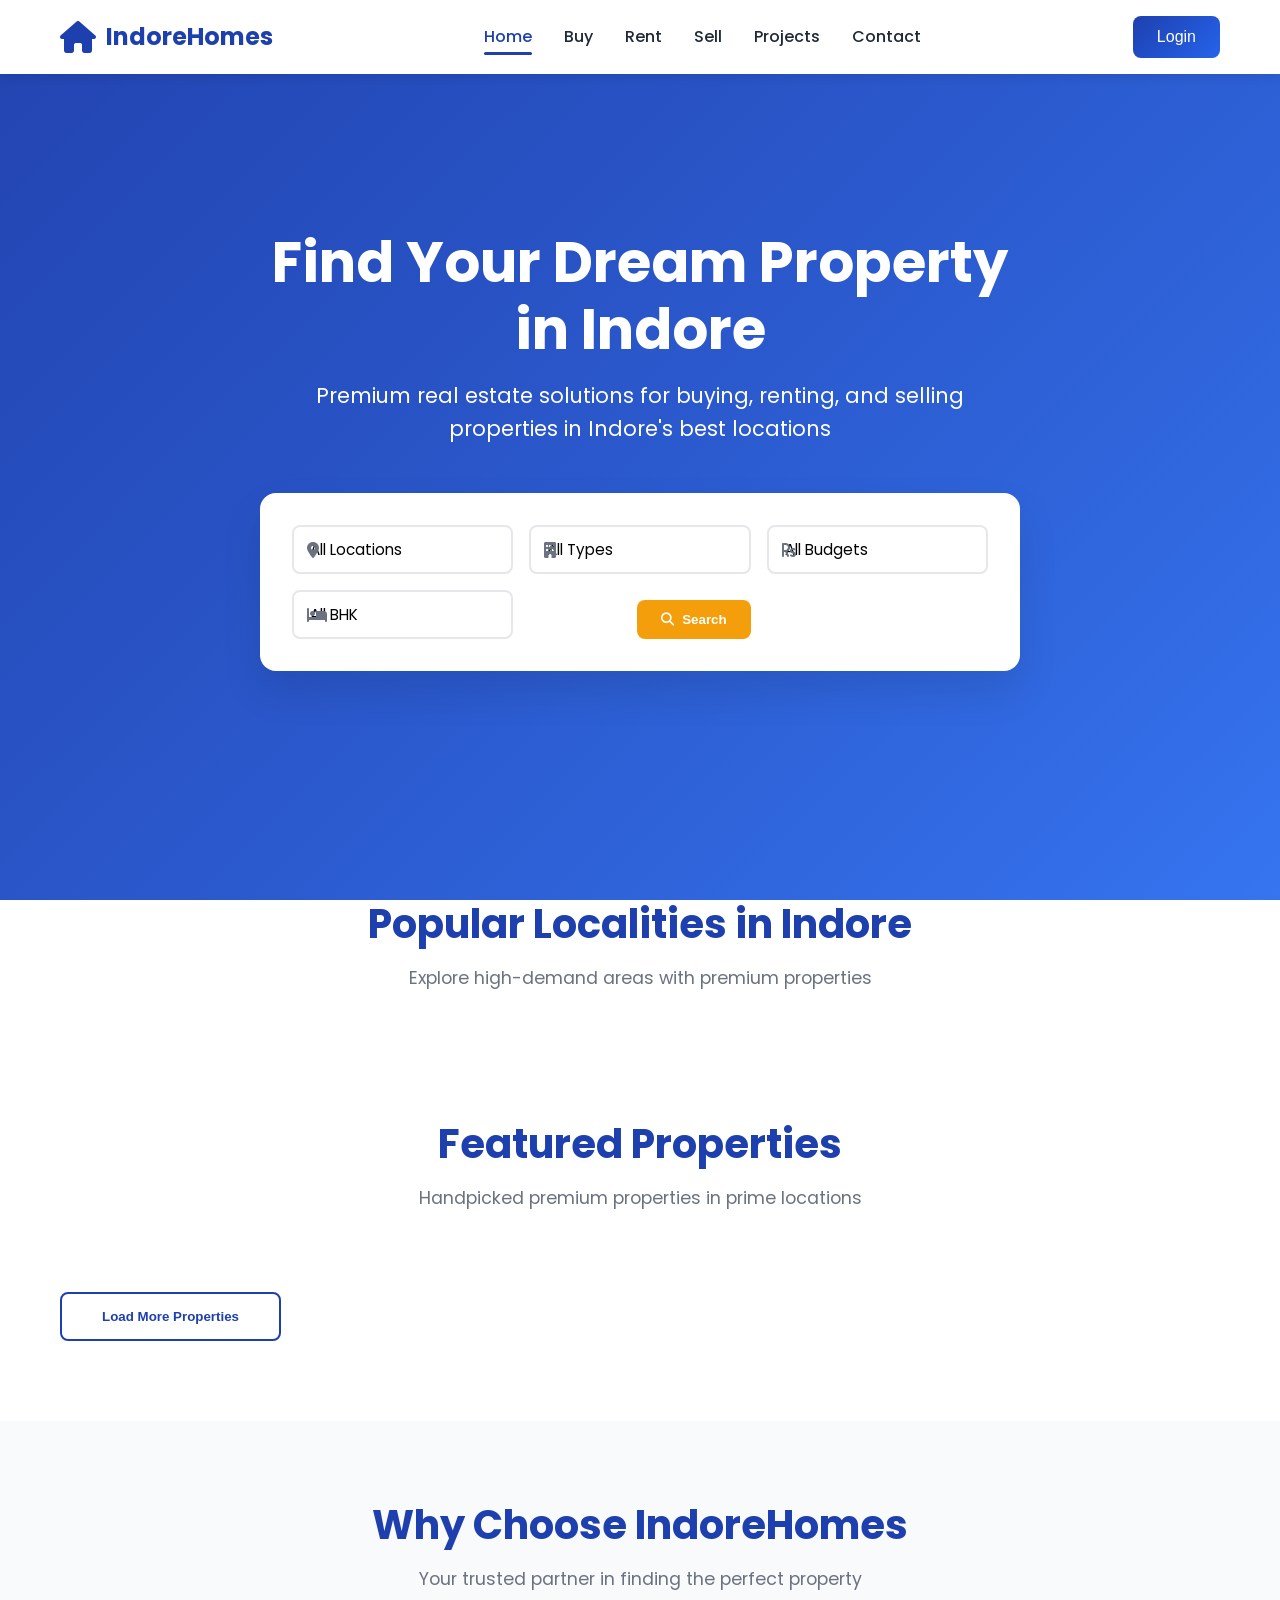
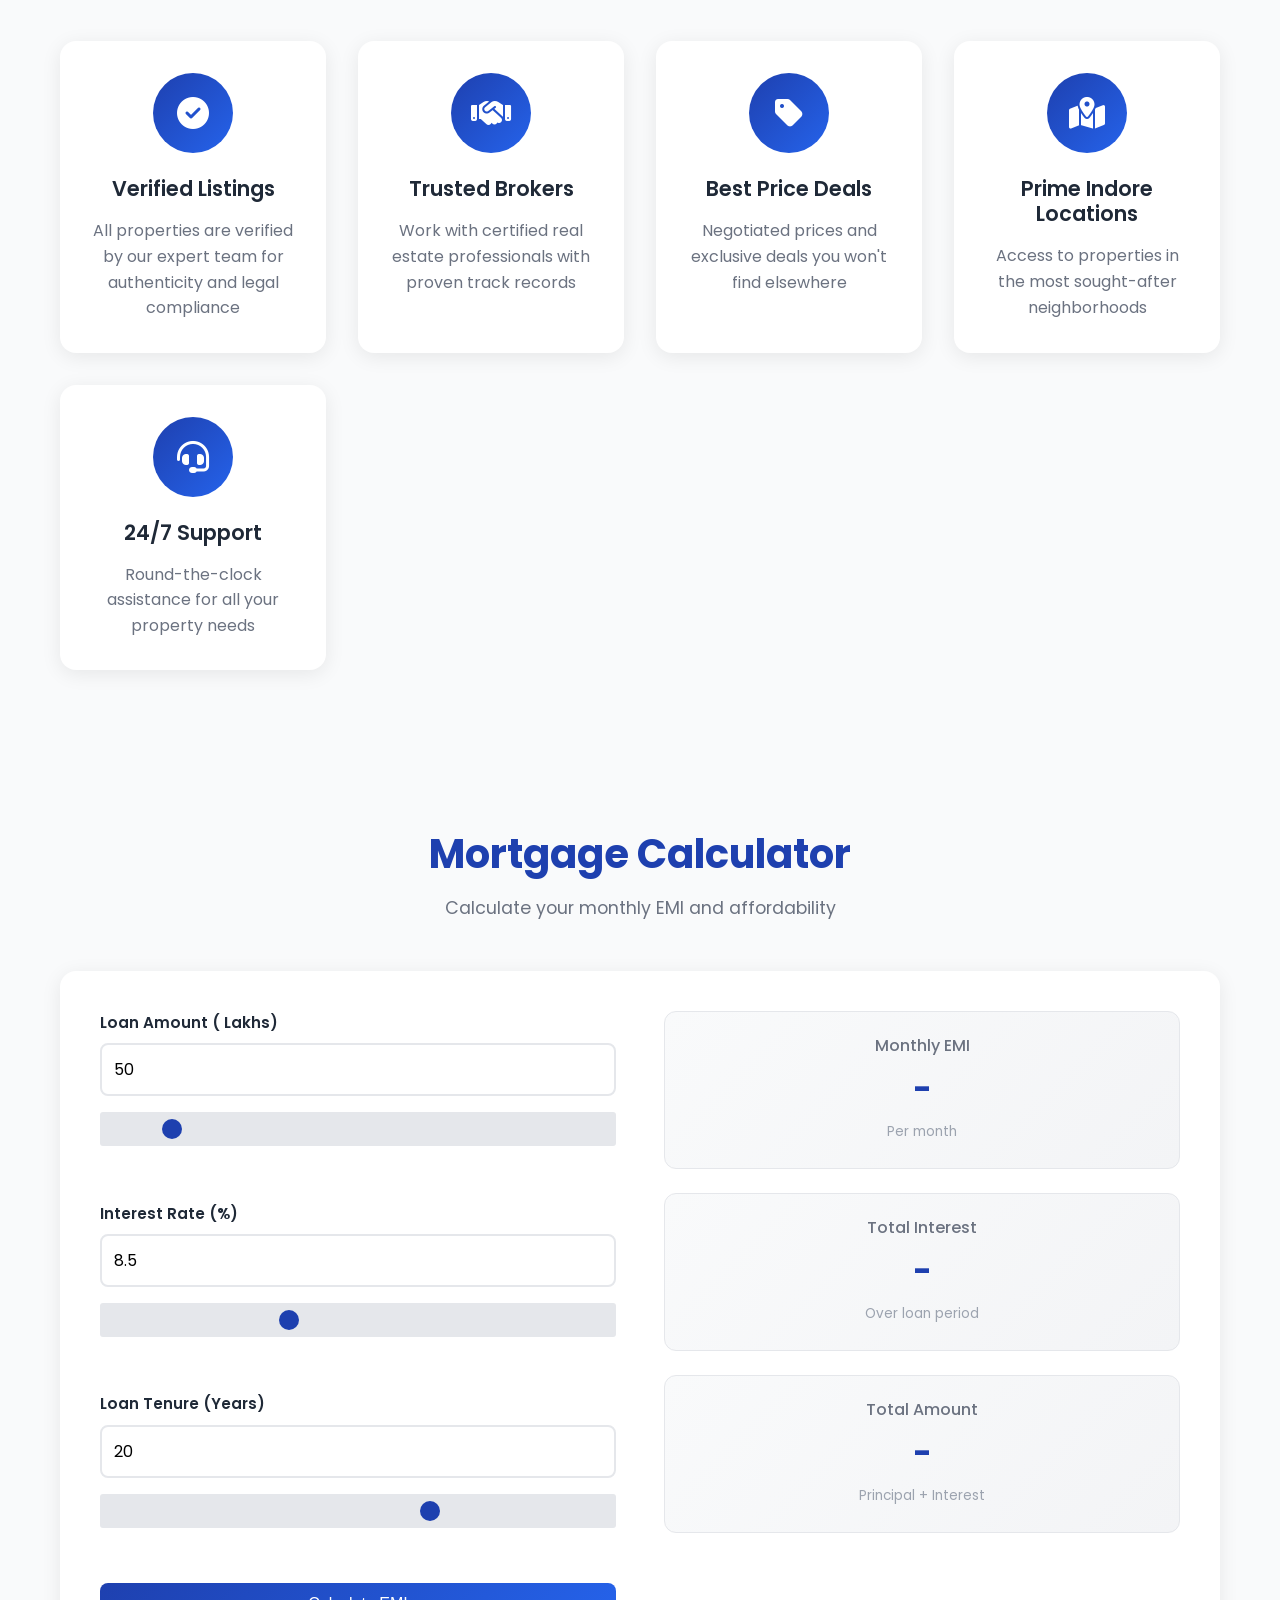
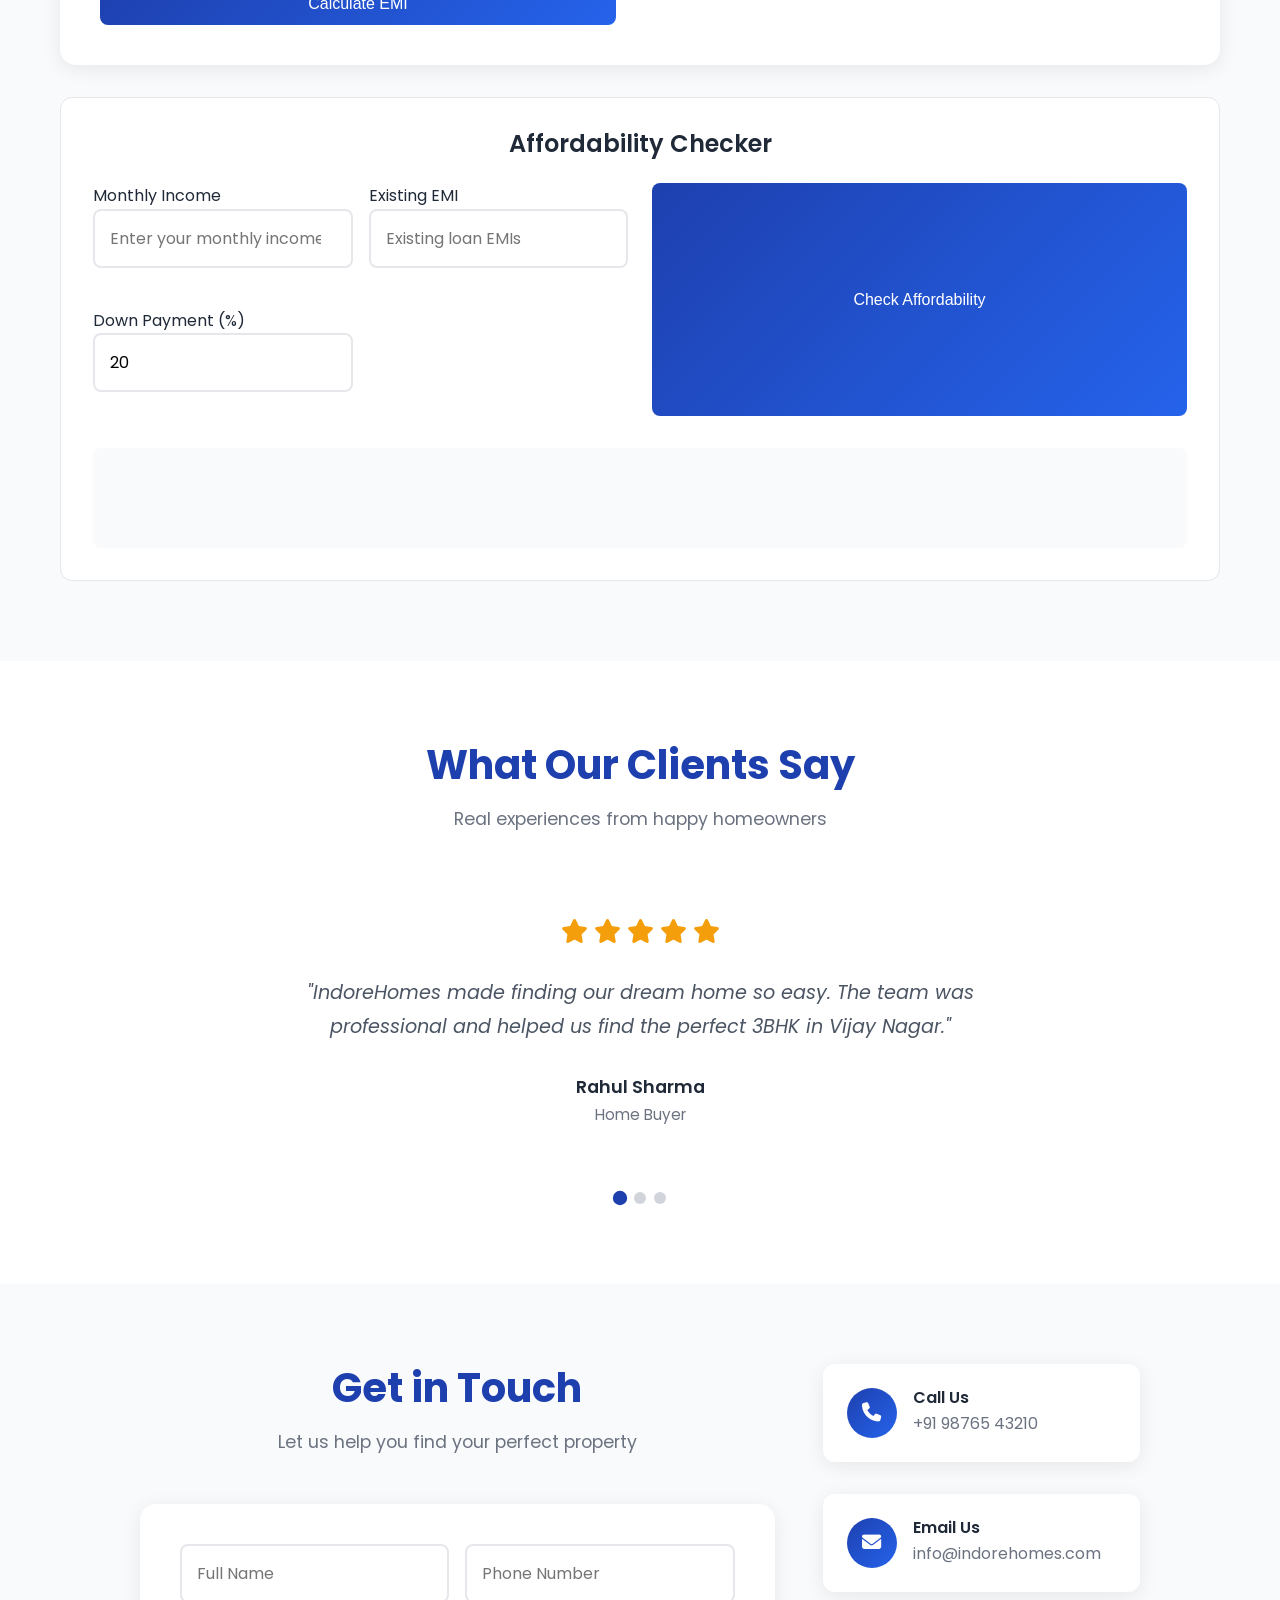
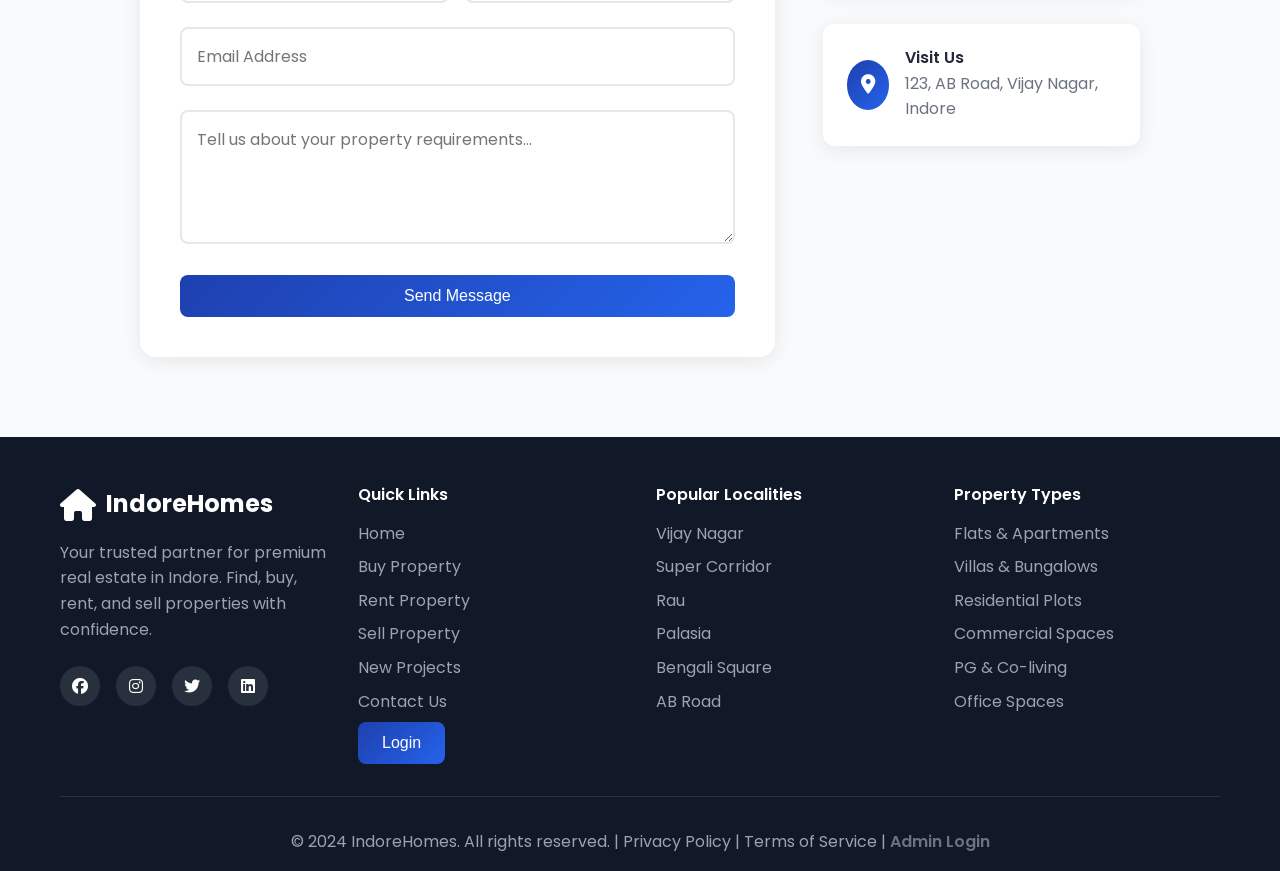
==== commit 85339eaf: "final commit" ====
--- a/index.html
+++ b/index.html
@@ -1,16 +1,20 @@
 <!DOCTYPE html>
 <html lang="en">
+
 <head>
     <meta charset="UTF-8">
     <meta name="viewport" content="width=device-width, initial-scale=1.0">
     <title>IndoreHomes - Premium Real Estate in Indore | Buy, Rent, Sell Properties</title>
-    <meta name="description" content="Find your dream property in Indore. Buy, rent, sell flats, villas, plots, PGs and commercial spaces. Verified listings, trusted brokers, best prices.">
+    <meta name="description"
+        content="Find your dream property in Indore. Buy, rent, sell flats, villas, plots, PGs and commercial spaces. Verified listings, trusted brokers, best prices.">
     <link rel="stylesheet" href="styles.css">
     <link rel="preconnect" href="https://fonts.googleapis.com">
     <link rel="preconnect" href="https://fonts.gstatic.com" crossorigin>
-    <link href="https://fonts.googleapis.com/css2?family=Poppins:wght@300;400;500;600;700&display=swap" rel="stylesheet">
+    <link href="https://fonts.googleapis.com/css2?family=Poppins:wght@300;400;500;600;700&display=swap"
+        rel="stylesheet">
     <link rel="stylesheet" href="https://cdnjs.cloudflare.com/ajax/libs/font-awesome/6.4.0/css/all.min.css">
 </head>
+
 <body>
     <!-- Navigation Bar -->
     <nav class="navbar" id="navbar">
@@ -29,8 +33,8 @@
                     <a href="contact.html" class="nav-link">Contact</a>
                 </div>
                 <div class="nav-actions">
-                    <button class="btn-primary">Login</button>
-                    <button class="btn-primary">Post Property</button>
+                    <button class="btn-primary" onclick="window.location.href='admin-login.html'">Login</button>
+                    <button class="btn-primary" id="postPropertyBtn" style="display: none;">Post Property</button>
                     <button class="btn-admin" id="adminLoginBtn" style="display: none;">
                         <i class="fas fa-shield-alt"></i>
                         Admin
@@ -49,8 +53,9 @@
         <div class="container">
             <div class="hero-content">
                 <h1 class="hero-title">Find Your Dream Property in Indore</h1>
-                <p class="hero-subtitle">Premium real estate solutions for buying, renting, and selling properties in Indore's best locations</p>
-                
+                <p class="hero-subtitle">Premium real estate solutions for buying, renting, and selling properties in
+                    Indore's best locations</p>
+
                 <!-- Search Bar -->
                 <div class="search-bar">
                     <div class="search-filters">
@@ -70,7 +75,7 @@
                                 <option value="mr-10">MR 10</option>
                             </select>
                         </div>
-                        
+
                         <div class="filter-group">
                             <i class="fas fa-building"></i>
                             <select id="propertyTypeFilter" class="filter-select">
@@ -82,7 +87,7 @@
                                 <option value="commercial">Commercial</option>
                             </select>
                         </div>
-                        
+
                         <div class="filter-group">
                             <i class="fas fa-rupee-sign"></i>
                             <select id="budgetFilter" class="filter-select">
@@ -94,7 +99,7 @@
                                 <option value="2cr+">Above 2 Crore</option>
                             </select>
                         </div>
-                        
+
                         <div class="filter-group">
                             <i class="fas fa-bed"></i>
                             <select id="bhkFilter" class="filter-select">
@@ -106,7 +111,7 @@
                                 <option value="4bhk+">4+ BHK</option>
                             </select>
                         </div>
-                        
+
                         <button class="btn-search" onclick="searchProperties()">
                             <i class="fas fa-search"></i> Search
                         </button>
@@ -121,7 +126,7 @@
         <div class="container">
             <h2 class="section-title">Popular Localities in Indore</h2>
             <p class="section-subtitle">Explore high-demand areas with premium properties</p>
-            
+
             <div class="localities-grid" id="localitiesGrid">
                 <!-- Localities will be populated by JavaScript -->
             </div>
@@ -133,11 +138,11 @@
         <div class="container">
             <h2 class="section-title">Featured Properties</h2>
             <p class="section-subtitle">Handpicked premium properties in prime locations</p>
-            
+
             <div class="properties-grid" id="propertiesGrid">
                 <!-- Properties will be populated by JavaScript -->
             </div>
-            
+
             <div class="text-center">
                 <button class="btn-load-more" onclick="loadMoreProperties()">Load More Properties</button>
             </div>
@@ -149,7 +154,7 @@
         <div class="container">
             <h2 class="section-title">Why Choose IndoreHomes</h2>
             <p class="section-subtitle">Your trusted partner in finding the perfect property</p>
-            
+
             <div class="features-grid">
                 <div class="feature-card">
                     <div class="feature-icon">
@@ -158,7 +163,7 @@
                     <h3>Verified Listings</h3>
                     <p>All properties are verified by our expert team for authenticity and legal compliance</p>
                 </div>
-                
+
                 <div class="feature-card">
                     <div class="feature-icon">
                         <i class="fas fa-handshake"></i>
@@ -166,7 +171,7 @@
                     <h3>Trusted Brokers</h3>
                     <p>Work with certified real estate professionals with proven track records</p>
                 </div>
-                
+
                 <div class="feature-card">
                     <div class="feature-icon">
                         <i class="fas fa-tag"></i>
@@ -174,7 +179,7 @@
                     <h3>Best Price Deals</h3>
                     <p>Negotiated prices and exclusive deals you won't find elsewhere</p>
                 </div>
-                
+
                 <div class="feature-card">
                     <div class="feature-icon">
                         <i class="fas fa-map-marked-alt"></i>
@@ -182,7 +187,7 @@
                     <h3>Prime Indore Locations</h3>
                     <p>Access to properties in the most sought-after neighborhoods</p>
                 </div>
-                
+
                 <div class="feature-card">
                     <div class="feature-icon">
                         <i class="fas fa-headset"></i>
@@ -199,7 +204,7 @@
         <div class="container">
             <h2 class="section-title">Mortgage Calculator</h2>
             <p class="section-subtitle">Calculate your monthly EMI and affordability</p>
-            
+
             <div class="calculator-container">
                 <div class="calculator-form">
                     <div class="form-row">
@@ -210,7 +215,7 @@
                                 <input type="range" id="loanAmountSlider" value="50" min="1" max="500" step="1">
                             </div>
                         </div>
-                        
+
                         <div class="form-group">
                             <label for="interestRate">Interest Rate (%)</label>
                             <input type="number" id="interestRate" value="8.5" min="5" max="15" step="0.1">
@@ -218,7 +223,7 @@
                                 <input type="range" id="interestRateSlider" value="8.5" min="5" max="15" step="0.1">
                             </div>
                         </div>
-                        
+
                         <div class="form-group">
                             <label for="loanTenure">Loan Tenure (Years)</label>
                             <input type="number" id="loanTenure" value="20" min="1" max="30" step="1">
@@ -227,23 +232,23 @@
                             </div>
                         </div>
                     </div>
-                    
+
                     <button class="btn-primary full-width" onclick="calculateEMI()">Calculate EMI</button>
                 </div>
-                
+
                 <div class="calculator-results">
                     <div class="result-card">
                         <h3>Monthly EMI</h3>
                         <div class="result-value" id="monthlyEMI">-</div>
                         <small>Per month</small>
                     </div>
-                    
+
                     <div class="result-card">
                         <h3>Total Interest</h3>
                         <div class="result-value" id="totalInterest">-</div>
                         <small>Over loan period</small>
                     </div>
-                    
+
                     <div class="result-card">
                         <h3>Total Amount</h3>
                         <div class="result-value" id="totalAmount">-</div>
@@ -251,7 +256,7 @@
                     </div>
                 </div>
             </div>
-            
+
             <div class="affordability-checker">
                 <h3>Affordability Checker</h3>
                 <div class="affordability-form">
@@ -260,21 +265,21 @@
                             <label for="monthlyIncome">Monthly Income</label>
                             <input type="number" id="monthlyIncome" placeholder="Enter your monthly income">
                         </div>
-                        
+
                         <div class="form-group">
                             <label for="existingEMI">Existing EMI</label>
                             <input type="number" id="existingEMI" placeholder="Existing loan EMIs">
                         </div>
-                        
+
                         <div class="form-group">
                             <label for="downPayment">Down Payment (%)</label>
                             <input type="number" id="downPayment" value="20" min="10" max="50" step="5">
                         </div>
                     </div>
-                    
+
                     <button class="btn-primary" onclick="checkAffordability()">Check Affordability</button>
                 </div>
-                
+
                 <div class="affordability-result" id="affordabilityResult">
                     <!-- Affordability result will be shown here -->
                 </div>
@@ -287,7 +292,7 @@
         <div class="container">
             <h2 class="section-title">What Our Clients Say</h2>
             <p class="section-subtitle">Real experiences from happy homeowners</p>
-            
+
             <div class="testimonial-slider">
                 <div class="testimonial-slide active">
                     <div class="testimonial-content">
@@ -298,7 +303,8 @@
                             <i class="fas fa-star"></i>
                             <i class="fas fa-star"></i>
                         </div>
-                        <p>"IndoreHomes made finding our dream home so easy. The team was professional and helped us find the perfect 3BHK in Vijay Nagar."</p>
+                        <p>"IndoreHomes made finding our dream home so easy. The team was professional and helped us
+                            find the perfect 3BHK in Vijay Nagar."</p>
                         <div class="testimonial-author">
                             <div class="author-info">
                                 <h4>Rahul Sharma</h4>
@@ -307,7 +313,7 @@
                         </div>
                     </div>
                 </div>
-                
+
                 <div class="testimonial-slide">
                     <div class="testimonial-content">
                         <div class="stars">
@@ -317,7 +323,8 @@
                             <i class="fas fa-star"></i>
                             <i class="fas fa-star"></i>
                         </div>
-                        <p>"Sold my property through IndoreHomes in just 15 days! Their marketing strategy and buyer network is impressive."</p>
+                        <p>"Sold my property through IndoreHomes in just 15 days! Their marketing strategy and buyer
+                            network is impressive."</p>
                         <div class="testimonial-author">
                             <div class="author-info">
                                 <h4>Priya Patel</h4>
@@ -326,7 +333,7 @@
                         </div>
                     </div>
                 </div>
-                
+
                 <div class="testimonial-slide">
                     <div class="testimonial-content">
                         <div class="stars">
@@ -336,7 +343,8 @@
                             <i class="fas fa-star"></i>
                             <i class="fas fa-star"></i>
                         </div>
-                        <p>"Found the perfect rental apartment for my family. The process was smooth and the team was very supportive throughout."</p>
+                        <p>"Found the perfect rental apartment for my family. The process was smooth and the team was
+                            very supportive throughout."</p>
                         <div class="testimonial-author">
                             <div class="author-info">
                                 <h4>Amit Verma</h4>
@@ -346,7 +354,7 @@
                     </div>
                 </div>
             </div>
-            
+
             <div class="testimonial-dots">
                 <span class="dot active" onclick="changeSlide(0)"></span>
                 <span class="dot" onclick="changeSlide(1)"></span>
@@ -362,7 +370,7 @@
                 <div class="form-content">
                     <h2 class="section-title">Get in Touch</h2>
                     <p class="section-subtitle">Let us help you find your perfect property</p>
-                    
+
                     <form class="contact-form" id="contactForm">
                         <div class="form-row">
                             <div class="form-group">
@@ -376,12 +384,13 @@
                             <input type="email" id="email" placeholder="Email Address" required>
                         </div>
                         <div class="form-group">
-                            <textarea id="message" placeholder="Tell us about your property requirements..." rows="4" required></textarea>
+                            <textarea id="message" placeholder="Tell us about your property requirements..." rows="4"
+                                required></textarea>
                         </div>
                         <button type="submit" class="btn-primary full-width">Send Message</button>
                     </form>
                 </div>
-                
+
                 <div class="contact-info">
                     <div class="info-item">
                         <i class="fas fa-phone"></i>
@@ -418,7 +427,8 @@
                         <i class="fas fa-home"></i>
                         <span>IndoreHomes</span>
                     </div>
-                    <p>Your trusted partner for premium real estate in Indore. Find, buy, rent, and sell properties with confidence.</p>
+                    <p>Your trusted partner for premium real estate in Indore. Find, buy, rent, and sell properties with
+                        confidence.</p>
                     <div class="social-links">
                         <a href="#"><i class="fab fa-facebook"></i></a>
                         <a href="#"><i class="fab fa-instagram"></i></a>
@@ -426,7 +436,7 @@
                         <a href="#"><i class="fab fa-linkedin"></i></a>
                     </div>
                 </div>
-                
+
                 <div class="footer-section">
                     <h4>Quick Links</h4>
                     <ul>
@@ -437,8 +447,10 @@
                         <li><a href="projects.html">New Projects</a></li>
                         <li><a href="contact.html">Contact Us</a></li>
                     </ul>
-                </div>
-                
+                    <button class="btn-primary">Login</button>
+
+                </div>
+
                 <div class="footer-section">
                     <h4>Popular Localities</h4>
                     <ul>
@@ -450,7 +462,7 @@
                         <li><a href="#">AB Road</a></li>
                     </ul>
                 </div>
-                
+
                 <div class="footer-section">
                     <h4>Property Types</h4>
                     <ul>
@@ -463,9 +475,10 @@
                     </ul>
                 </div>
             </div>
-            
+
             <div class="footer-bottom">
-                <p>&copy; 2024 IndoreHomes. All rights reserved. | Privacy Policy | Terms of Service | <a href="admin-login.html" class="admin-link">Admin Login</a></p>
+                <p>&copy; 2024 IndoreHomes. All rights reserved. | Privacy Policy | Terms of Service | <a
+                        href="admin-login.html" class="admin-link">Admin Login</a></p>
             </div>
         </div>
     </footer>
@@ -488,4 +501,5 @@
 
     <script src="script.js"></script>
 </body>
-</html>
+
+</html>
--- a/styles.css
+++ b/styles.css
@@ -90,11 +90,14 @@
     background: transparent;
     color: white;
     border: 2px solid white;
-    padding: 0.75rem 1.5rem;
-    border-radius: 25px;
-    font-weight: 600;
-    cursor: pointer;
-    transition: all 0.3s ease;
+    padding: 10px 20px;
+    border-radius: 8px;
+    font-weight: 600;
+    cursor: pointer;
+    transition: all 0.3s ease;
+    display: block !important;
+    visibility: visible !important;
+    opacity: 1 !important;
 }
 
 .btn-login:hover {
@@ -256,22 +259,127 @@
 /* Hero Section */
 .hero {
     height: 100vh;
-    background: linear-gradient(rgba(0, 0, 0, 0.4), rgba(0, 0, 0, 0.4)),
-                url('https://images.unsplash.com/photo-1560448204-e02f11c3d0e2?ixlib=rb-4.0.3&ixid=M3wxMjA3fDB8MHxwaG90by1wYWdlfHx8fGVufDB8fHx8fA%3D%3D&auto=format&fit=crop&w=2070&q=80') center/cover;
+    min-height: 600px;
+    background: linear-gradient(135deg, rgba(30, 64, 175, 0.9), rgba(59, 130, 246, 0.9)),
+                url('https://images.unsplash.com/photo-1560448204-e02f11c3d0e2?ixlib=rb-4.0.3&ixid=M3wxMjA3fDB8MHxwaG90by1wYWdlfHx8fGVufDB8fHx8fA%3D%3D&auto=format&fit=crop&w=2070&q=80');
+    background-size: cover;
+    background-position: center;
+    background-attachment: fixed;
     position: relative;
     display: flex;
     align-items: center;
     justify-content: center;
     text-align: center;
     color: white;
-}
-
-.hero-overlay {
+    overflow: hidden;
+}
+
+/* Rental Hero Section */
+.rent-hero {
+    background: linear-gradient(135deg, rgba(245, 158, 11, 0.9), rgba(251, 191, 36, 0.9)),
+                url('https://images.unsplash.com/photo-1512917774080-9991f1c4c750?ixlib=rb-4.0.3&ixid=M3wxMjA3fDB8MHxwaG90by1wYWdlfHx8fGVufDB8fHx8fA%3D%3D&auto=format&fit=crop&w=2070&q=80');
+    background-size: cover;
+    background-position: center;
+    background-attachment: fixed;
+}
+
+.quick-search-bar {
+    margin: 40px 0;
+    background: rgba(255, 255, 255, 0.95);
+    padding: 24px;
+    border-radius: 16px;
+    box-shadow: 0 8px 32px rgba(0, 0, 0, 0.1);
+}
+
+.quick-search-filters {
+    display: grid;
+    grid-template-columns: repeat(auto-fit, minmax(200px, 1fr));
+    gap: 16px;
+    align-items: end;
+}
+
+.quick-search-filters .filter-group {
+    display: flex;
+    flex-direction: column;
+    gap: 8px;
+}
+
+.quick-search-filters .filter-group i {
+    position: absolute;
+    left: 16px;
+    top: 50%;
+    transform: translateY(-50%);
+    color: #6b7280;
+    z-index: 1;
+}
+
+.quick-search-filters .filter-select {
+    padding-left: 40px;
+    background: white;
+    border: 2px solid #e5e7eb;
+    border-radius: 8px;
+    font-size: 0.9rem;
+    transition: all 0.3s ease;
+}
+
+.quick-search-filters .filter-select:focus {
+    outline: none;
+    border-color: #f59e0b;
+    box-shadow: 0 0 0 3px rgba(245, 158, 11, 0.1);
+}
+
+.btn-search {
+    background: #f59e0b;
+    color: white;
+    border: none;
+    padding: 12px 24px;
+    border-radius: 8px;
+    font-weight: 600;
+    cursor: pointer;
+    transition: all 0.3s ease;
+    display: flex;
+    align-items: center;
+    gap: 8px;
+    justify-self: end;
+}
+
+.btn-search:hover {
+    background: #d97706;
+    transform: translateY(-2px);
+}
+
+.quick-stats {
+    display: flex;
+    gap: 40px;
+    justify-content: center;
+    margin-top: 40px;
+}
+
+.stat-item {
+    text-align: center;
+    color: white;
+}
+
+.stat-number {
+    font-size: 2.5rem;
+    font-weight: 700;
+    margin-bottom: 8px;
+}
+
+.stat-label {
+    font-size: 1rem;
+    opacity: 0.9;
+}
+
+.hero::before {
+    content: '';
     position: absolute;
     top: 0;
     left: 0;
     right: 0;
     bottom: 0;
+    background: linear-gradient(135deg, rgba(30, 64, 175, 0.8), rgba(59, 130, 246, 0.8));
+    z-index: 1;
     background: linear-gradient(135deg, rgba(30, 64, 175, 0.8), rgba(37, 99, 235, 0.6));
 }
 
@@ -281,6 +389,615 @@
     max-width: 800px;
     margin: 0 auto;
     padding: 0 20px;
+}
+
+.hero-images {
+    display: flex;
+    gap: 20px;
+    margin-bottom: 40px;
+    justify-content: center;
+    flex-wrap: wrap;
+}
+
+.hero-image-main {
+    flex: 2;
+    max-width: 400px;
+}
+
+.hero-image-main img {
+    width: 100%;
+    height: 250px;
+    object-fit: cover;
+    border-radius: 16px;
+    box-shadow: 0 10px 30px rgba(0, 0, 0, 0.3);
+}
+
+.hero-image-secondary {
+    flex: 1;
+    max-width: 200px;
+}
+
+.hero-image-secondary img {
+    width: 100%;
+    height: 250px;
+    object-fit: cover;
+    border-radius: 16px;
+    box-shadow: 0 10px 30px rgba(0, 0, 0, 0.3);
+}
+
+@media (max-width: 768px) {
+    .hero-images {
+        flex-direction: column;
+        align-items: center;
+    }
+    
+    .hero-image-main,
+    .hero-image-secondary {
+        max-width: 100%;
+    }
+    
+    .hero-image-secondary img {
+        height: 200px;
+    }
+}
+
+/* Enhanced Search Bar Styles */
+.enhanced-search-bar {
+    background: white;
+    border-radius: 20px;
+    box-shadow: 0 10px 40px rgba(0, 0, 0, 0.1);
+    overflow: hidden;
+    margin-top: 2rem;
+}
+
+.search-tabs {
+    display: flex;
+    background: #f8f9fa;
+    border-bottom: 1px solid #e9ecef;
+}
+
+.search-tab {
+    flex: 1;
+    padding: 1rem;
+    border: none;
+    background: transparent;
+    color: #6c757d;
+    font-weight: 600;
+    cursor: pointer;
+    transition: all 0.3s ease;
+    position: relative;
+}
+
+.search-tab.active {
+    color: #1e40af;
+    background: white;
+}
+
+.search-tab.active::after {
+    content: '';
+    position: absolute;
+    bottom: 0;
+    left: 0;
+    right: 0;
+    height: 3px;
+    background: #1e40af;
+}
+
+.search-container {
+    padding: 1.5rem;
+    display: flex;
+    gap: 1rem;
+    align-items: center;
+}
+
+.search-input-group {
+    flex: 1;
+}
+
+.search-input-wrapper {
+    position: relative;
+}
+
+.search-input-wrapper i {
+    position: absolute;
+    left: 1rem;
+    top: 50%;
+    transform: translateY(-50%);
+    color: #6c757d;
+    z-index: 2;
+}
+
+.search-input-wrapper input {
+    width: 100%;
+    padding: 1rem 1rem 1rem 3rem;
+    border: 2px solid #e9ecef;
+    border-radius: 12px;
+    font-size: 1rem;
+    transition: all 0.3s ease;
+}
+
+.search-input-wrapper input:focus {
+    outline: none;
+    border-color: #1e40af;
+    box-shadow: 0 0 0 3px rgba(30, 64, 175, 0.1);
+}
+
+.search-suggestions {
+    position: absolute;
+    top: 100%;
+    left: 0;
+    right: 0;
+    background: white;
+    border: 1px solid #e9ecef;
+    border-top: none;
+    border-radius: 0 0 12px 12px;
+    max-height: 300px;
+    overflow-y: auto;
+    display: none;
+    z-index: 1000;
+}
+
+.search-suggestions.show {
+    display: block;
+}
+
+.suggestion-item {
+    padding: 0.75rem 1rem;
+    cursor: pointer;
+    transition: background 0.2s ease;
+}
+
+.suggestion-item:hover {
+    background: #f8f9fa;
+}
+
+.advanced-search-toggle {
+    display: flex;
+    align-items: center;
+    gap: 0.5rem;
+    padding: 0.75rem 1.5rem;
+    background: #f8f9fa;
+    border: none;
+    border-radius: 12px;
+    color: #1e40af;
+    font-weight: 600;
+    cursor: pointer;
+    transition: all 0.3s ease;
+}
+
+.advanced-search-toggle:hover {
+    background: #1e40af;
+    color: white;
+}
+
+.advanced-search-panel {
+    display: none;
+    border-top: 1px solid #e9ecef;
+    background: #f8f9fa;
+}
+
+.advanced-search-panel.show {
+    display: block;
+}
+
+.advanced-search-panel .search-filters {
+    padding: 1.5rem;
+}
+
+.filter-row {
+    display: grid;
+    grid-template-columns: repeat(auto-fit, minmax(200px, 1fr));
+    gap: 1rem;
+    margin-bottom: 1rem;
+}
+
+.filter-actions {
+    display: flex;
+    gap: 1rem;
+    justify-content: center;
+    margin-top: 1rem;
+}
+
+.btn-reset {
+    background: #6c757d;
+    color: white;
+    border: none;
+    padding: 0.75rem 1.5rem;
+    border-radius: 8px;
+    font-weight: 600;
+    cursor: pointer;
+    transition: all 0.3s ease;
+}
+
+.btn-reset:hover {
+    background: #5a6268;
+}
+
+/* Quick Links Section */
+.quick-links-section {
+    padding: 4rem 0;
+    background: #f8f9fa;
+}
+
+.quick-links-grid {
+    display: grid;
+    grid-template-columns: repeat(auto-fit, minmax(300px, 1fr));
+    gap: 2rem;
+}
+
+.quick-links-column h3 {
+    font-size: 1.2rem;
+    font-weight: 700;
+    color: #1f2937;
+    margin-bottom: 1.5rem;
+}
+
+.quick-links-list {
+    display: flex;
+    flex-direction: column;
+    gap: 0.75rem;
+}
+
+.quick-link-item {
+    display: flex;
+    align-items: center;
+    gap: 0.75rem;
+    padding: 0.75rem;
+    color: #4b5563;
+    text-decoration: none;
+    border-radius: 8px;
+    transition: all 0.3s ease;
+}
+
+.quick-link-item:hover {
+    background: white;
+    color: #1e40af;
+    transform: translateX(5px);
+}
+
+.quick-link-item i {
+    color: #1e40af;
+    width: 20px;
+}
+
+.trending-searches {
+    display: flex;
+    flex-direction: column;
+    gap: 0.75rem;
+}
+
+.trending-item {
+    display: flex;
+    align-items: center;
+    gap: 0.75rem;
+}
+
+.trending-tag {
+    background: #1e40af;
+    color: white;
+    padding: 0.25rem 0.5rem;
+    border-radius: 4px;
+    font-size: 0.75rem;
+    font-weight: 600;
+}
+
+.trending-tag.hot { background: #dc2626; }
+.trending-tag.new { background: #10b981; }
+.trending-tag.popular { background: #f59e0b; }
+.trending-tag.trending { background: #8b5cf6; }
+.trending-tag.featured { background: #06b6d4; }
+
+.trending-item a {
+    color: #4b5563;
+    text-decoration: none;
+    transition: color 0.3s ease;
+}
+
+.trending-item a:hover {
+    color: #1e40af;
+}
+
+.property-types-grid {
+    display: grid;
+    grid-template-columns: repeat(2, 1fr);
+    gap: 1rem;
+}
+
+.property-type-card {
+    display: flex;
+    flex-direction: column;
+    align-items: center;
+    gap: 0.5rem;
+    padding: 1rem;
+    background: white;
+    border-radius: 12px;
+    text-align: center;
+    cursor: pointer;
+    transition: all 0.3s ease;
+    border: 2px solid transparent;
+}
+
+.property-type-card:hover {
+    border-color: #1e40af;
+    transform: translateY(-2px);
+    box-shadow: 0 4px 12px rgba(30, 64, 175, 0.15);
+}
+
+.property-type-card i {
+    font-size: 1.5rem;
+    color: #1e40af;
+}
+
+.property-type-card span {
+    font-weight: 600;
+    color: #1f2937;
+}
+
+.property-type-card small {
+    color: #6b7280;
+    font-size: 0.85rem;
+}
+
+/* Section Headers */
+.section-header {
+    display: flex;
+    justify-content: space-between;
+    align-items: flex-end;
+    margin-bottom: 2rem;
+}
+
+.section-title-area h2 {
+    font-size: 2rem;
+    font-weight: 700;
+    color: #1f2937;
+    margin-bottom: 0.5rem;
+}
+
+.section-title-area p {
+    color: #6b7280;
+}
+
+.section-controls {
+    display: flex;
+    align-items: center;
+    gap: 1rem;
+}
+
+.view-toggle {
+    display: flex;
+    background: #f3f4f6;
+    border-radius: 8px;
+    padding: 0.25rem;
+}
+
+.view-btn {
+    padding: 0.5rem 0.75rem;
+    border: none;
+    background: transparent;
+    color: #6b7280;
+    cursor: pointer;
+    border-radius: 6px;
+    transition: all 0.3s ease;
+}
+
+.view-btn.active {
+    background: white;
+    color: #1e40af;
+    box-shadow: 0 1px 3px rgba(0, 0, 0, 0.1);
+}
+
+.sort-dropdown select {
+    padding: 0.5rem 1rem;
+    border: 2px solid #e5e7eb;
+    border-radius: 8px;
+    background: white;
+    cursor: pointer;
+}
+
+.view-all-link {
+    color: #1e40af;
+    text-decoration: none;
+    font-weight: 600;
+    display: flex;
+    align-items: center;
+    gap: 0.5rem;
+    transition: all 0.3s ease;
+}
+
+.view-all-link:hover {
+    gap: 0.75rem;
+}
+
+/* Comparison Bar */
+.comparison-bar {
+    background: #1e40af;
+    color: white;
+    padding: 1rem 2rem;
+    border-radius: 12px;
+    margin-bottom: 2rem;
+    display: flex;
+    justify-content: space-between;
+    align-items: center;
+}
+
+.comparison-info {
+    font-weight: 600;
+}
+
+.comparison-actions {
+    display: flex;
+    gap: 1rem;
+}
+
+.btn-compare {
+    background: white;
+    color: #1e40af;
+    border: none;
+    padding: 0.5rem 1rem;
+    border-radius: 8px;
+    font-weight: 600;
+    cursor: pointer;
+    transition: all 0.3s ease;
+}
+
+.btn-compare:disabled {
+    opacity: 0.5;
+    cursor: not-allowed;
+}
+
+.btn-compare:hover:not(:disabled) {
+    transform: translateY(-2px);
+    box-shadow: 0 4px 12px rgba(255, 255, 255, 0.3);
+}
+
+.btn-clear {
+    background: transparent;
+    color: white;
+    border: 1px solid white;
+    padding: 0.5rem 1rem;
+    border-radius: 8px;
+    font-weight: 600;
+    cursor: pointer;
+    transition: all 0.3s ease;
+}
+
+.btn-clear:hover {
+    background: white;
+    color: #1e40af;
+}
+
+/* Properties Footer */
+.properties-footer {
+    display: flex;
+    justify-content: space-between;
+    align-items: center;
+    margin-top: 2rem;
+    padding-top: 2rem;
+    border-top: 1px solid #e5e7eb;
+}
+
+.results-info {
+    color: #6b7280;
+}
+
+.pagination-controls {
+    display: flex;
+    align-items: center;
+    gap: 1rem;
+}
+
+.btn-pagination {
+    padding: 0.5rem 1rem;
+    border: 1px solid #e5e7eb;
+    background: white;
+    color: #6b7280;
+    border-radius: 8px;
+    cursor: pointer;
+    transition: all 0.3s ease;
+}
+
+.btn-pagination:hover:not(:disabled) {
+    border-color: #1e40af;
+    color: #1e40af;
+}
+
+.btn-pagination:disabled {
+    opacity: 0.5;
+    cursor: not-allowed;
+}
+
+.page-numbers {
+    display: flex;
+    gap: 0.5rem;
+}
+
+.page-number {
+    width: 36px;
+    height: 36px;
+    display: flex;
+    align-items: center;
+    justify-content: center;
+    border-radius: 50%;
+    cursor: pointer;
+    color: #6b7280;
+    transition: all 0.3s ease;
+}
+
+.page-number:hover {
+    background: #f3f4f6;
+}
+
+.page-number.active {
+    background: #1e40af;
+    color: white;
+}
+
+/* Enhanced Property Cards */
+.property-card {
+    position: relative;
+    background: white;
+    border-radius: 16px;
+    overflow: hidden;
+    box-shadow: 0 4px 20px rgba(0, 0, 0, 0.08);
+    transition: all 0.3s ease;
+    cursor: pointer;
+}
+
+.property-card:hover {
+    transform: translateY(-8px);
+    box-shadow: 0 12px 40px rgba(0, 0, 0, 0.15);
+}
+
+.property-card .compare-checkbox {
+    position: absolute;
+    top: 1rem;
+    left: 1rem;
+    background: rgba(255, 255, 255, 0.9);
+    border-radius: 50%;
+    width: 32px;
+    height: 32px;
+    display: flex;
+    align-items: center;
+    justify-content: center;
+    cursor: pointer;
+    z-index: 2;
+    transition: all 0.3s ease;
+}
+
+.property-card .compare-checkbox:hover {
+    background: white;
+    transform: scale(1.1);
+}
+
+.property-card .compare-checkbox.checked {
+    background: #1e40af;
+    color: white;
+}
+
+@media (max-width: 768px) {
+    .section-header {
+        flex-direction: column;
+        align-items: flex-start;
+        gap: 1rem;
+    }
+    
+    .search-container {
+        flex-direction: column;
+    }
+    
+    .filter-row {
+        grid-template-columns: 1fr;
+    }
+    
+    .properties-footer {
+        flex-direction: column;
+        gap: 1rem;
+        align-items: center;
+    }
+    
+    .property-types-grid {
+        grid-template-columns: 1fr;
+    }
 }
 
 .hero-title {
@@ -348,30 +1065,474 @@
     box-shadow: 0 0 0 3px rgba(30, 64, 175, 0.1);
 }
 
-/* Localities Section */
-.localities {
-    padding: 5rem 0;
-    background: #f9fafb;
-}
-
-.localities-grid {
+/* Properties Section */
+.properties {
+    padding: 80px 0;
+    background: white;
+}
+
+.properties-grid {
     display: grid;
-    grid-template-columns: repeat(auto-fit, minmax(280px, 1fr));
-    gap: 2rem;
-}
-
-.locality-card {
+    grid-template-columns: repeat(auto-fit, minmax(350px, 1fr));
+    gap: 30px;
+    margin-top: 40px;
+}
+
+/* Rental Property Cards */
+.property-card {
     background: white;
     border-radius: 16px;
     overflow: hidden;
     box-shadow: 0 4px 20px rgba(0, 0, 0, 0.08);
     transition: all 0.3s ease;
     cursor: pointer;
+    position: relative;
+}
+
+.property-card:hover {
+    transform: translateY(-8px);
+    box-shadow: 0 12px 40px rgba(0, 0, 0, 0.15);
+}
+
+.property-image {
+    height: 220px;
+    background-size: cover;
+    background-position: center;
+    position: relative;
+}
+
+.property-badge {
+    position: absolute;
+    top: 15px;
+    right: 15px;
+    background: #1e40af;
+    color: white;
+    padding: 6px 12px;
+    border-radius: 20px;
+    font-size: 0.8rem;
+    font-weight: 600;
+    display: flex;
+    align-items: center;
+    gap: 5px;
+}
+
+.property-save {
+    position: absolute;
+    top: 15px;
+    left: 15px;
+    background: rgba(255, 255, 255, 0.9);
+    border: none;
+    width: 40px;
+    height: 40px;
+    border-radius: 50%;
+    display: flex;
+    align-items: center;
+    justify-content: center;
+    cursor: pointer;
+    transition: all 0.3s ease;
+    font-size: 1.1rem;
+    color: #dc2626;
+}
+
+.property-save:hover {
+    background: white;
+    transform: scale(1.1);
+}
+
+.property-save.active {
+    background: #dc2626;
+    color: white;
+}
+
+.property-info {
+    padding: 24px;
+}
+
+.rent-price {
+    margin-bottom: 16px;
+}
+
+.rent-amount {
+    font-size: 1.8rem;
+    font-weight: 700;
+    color: #1e40af;
+}
+
+.rent-period {
+    font-size: 0.9rem;
+    color: #6b7280;
+    margin-left: 5px;
+}
+
+.deposit-amount {
+    font-size: 0.95rem;
+    color: #6b7280;
+    margin-top: 4px;
+}
+
+.property-title {
+    font-size: 1.2rem;
+    font-weight: 600;
+    color: #1f2937;
+    margin-bottom: 12px;
+    line-height: 1.4;
+}
+
+.property-details {
+    display: flex;
+    gap: 16px;
+    margin-bottom: 12px;
+    flex-wrap: wrap;
+}
+
+.property-detail {
+    display: flex;
+    align-items: center;
+    gap: 6px;
+    font-size: 0.9rem;
+    color: #6b7280;
+}
+
+.property-detail i {
+    color: #1e40af;
+}
+
+.property-location {
+    display: flex;
+    align-items: center;
+    gap: 8px;
+    color: #6b7280;
+    margin-bottom: 12px;
+    font-size: 0.95rem;
+}
+
+.property-location i {
+    color: #1e40af;
+}
+
+.property-meta {
+    display: flex;
+    gap: 16px;
+    margin-bottom: 16px;
+    flex-wrap: wrap;
+}
+
+.meta-item {
+    display: flex;
+    align-items: center;
+    gap: 6px;
+    font-size: 0.85rem;
+    color: #6b7280;
+}
+
+.meta-item i {
+    color: #1e40af;
+}
+
+.property-amenities {
+    margin-bottom: 20px;
+}
+
+.amenity-tag {
+    display: inline-block;
+    background: #f3f4f6;
+    color: #4b5563;
+    padding: 4px 10px;
+    border-radius: 12px;
+    font-size: 0.8rem;
+    margin-right: 8px;
+    margin-bottom: 8px;
+}
+
+.property-actions {
+    display: flex;
+    gap: 12px;
+}
+
+.btn-view-details {
+    flex: 1;
+    background: #1e40af;
+    color: white;
+    border: none;
+    padding: 12px 20px;
+    border-radius: 8px;
+    font-weight: 600;
+    cursor: pointer;
+    transition: all 0.3s ease;
+}
+
+.btn-view-details:hover {
+    background: #1e3a8a;
+}
+
+.btn-contact {
+    background: #10b981;
+    color: white;
+    border: none;
+    padding: 12px 16px;
+    border-radius: 8px;
+    cursor: pointer;
+    transition: all 0.3s ease;
+}
+
+.btn-contact:hover {
+    background: #059669;
+}
+
+/* Properties Listing Section */
+.properties-listing {
+    padding: 80px 0;
+    background: #f9fafb;
+}
+
+.listing-header {
+    display: flex;
+    justify-content: space-between;
+    align-items: center;
+    margin-bottom: 40px;
+    flex-wrap: wrap;
+    gap: 20px;
+}
+
+.results-info h2 {
+    font-size: 2rem;
+    font-weight: 700;
+    color: #1f2937;
+    margin-bottom: 8px;
+}
+
+.results-count {
+    color: #6b7280;
+    font-size: 1rem;
+}
+
+.sort-options {
+    display: flex;
+    align-items: center;
+    gap: 12px;
+}
+
+.sort-options label {
+    font-weight: 600;
+    color: #374151;
+}
+
+.sort-options select {
+    padding: 8px 12px;
+    border: 2px solid #e5e7eb;
+    border-radius: 8px;
+    font-size: 0.9rem;
+    background: white;
+    cursor: pointer;
+}
+
+/* Pagination */
+.pagination {
+    display: flex;
+    justify-content: center;
+    align-items: center;
+    gap: 16px;
+    margin-top: 40px;
+}
+
+.pagination-btn {
+    background: white;
+    border: 2px solid #e5e7eb;
+    padding: 10px 20px;
+    border-radius: 8px;
+    cursor: pointer;
+    transition: all 0.3s ease;
+    display: flex;
+    align-items: center;
+    gap: 8px;
+    font-weight: 600;
+    color: #374151;
+}
+
+.pagination-btn:hover {
+    border-color: #1e40af;
+    color: #1e40af;
+}
+
+.pagination-numbers {
+    display: flex;
+    gap: 8px;
+}
+
+.page-number {
+    width: 40px;
+    height: 40px;
+    display: flex;
+    align-items: center;
+    justify-content: center;
+    border-radius: 50%;
+    cursor: pointer;
+    transition: all 0.3s ease;
+    font-weight: 600;
+    color: #374151;
+    border: 2px solid transparent;
+}
+
+.page-number:hover {
+    background: #f3f4f6;
+}
+
+.page-number.active {
+    background: #1e40af;
+    color: white;
+}
+
+/* Advanced Search Section */
+.advanced-search {
+    padding: 60px 0;
+    background: white;
+}
+
+.search-container {
+    max-width: 1000px;
+    margin: 0 auto;
+}
+
+.search-container h2 {
+    text-align: center;
+    font-size: 2rem;
+    font-weight: 700;
+    color: #1f2937;
+    margin-bottom: 40px;
+}
+
+.advanced-filters {
+    background: #f9fafb;
+    padding: 32px;
+    border-radius: 16px;
+    box-shadow: 0 4px 20px rgba(0, 0, 0, 0.08);
+}
+
+.filter-row {
+    display: grid;
+    grid-template-columns: repeat(auto-fit, minmax(200px, 1fr));
+    gap: 20px;
+    margin-bottom: 20px;
+}
+
+.filter-group {
+    display: flex;
+    flex-direction: column;
+    gap: 8px;
+}
+
+.filter-group label {
+    font-weight: 600;
+    color: #374151;
+    font-size: 0.9rem;
+}
+
+.filter-group select {
+    padding: 12px 16px;
+    border: 2px solid #e5e7eb;
+    border-radius: 8px;
+    font-size: 0.95rem;
+    background: white;
+    cursor: pointer;
+    transition: all 0.3s ease;
+}
+
+.filter-group select:focus {
+    outline: none;
+    border-color: #1e40af;
+    box-shadow: 0 0 0 3px rgba(30, 64, 175, 0.1);
+}
+
+.filter-actions {
+    display: flex;
+    gap: 12px;
+    justify-content: flex-end;
+    margin-top: 20px;
+}
+
+.btn-secondary {
+    background: #6b7280;
+    color: white;
+    border: none;
+    padding: 12px 24px;
+    border-radius: 8px;
+    font-weight: 600;
+    cursor: pointer;
+    transition: all 0.3s ease;
+    display: flex;
+    align-items: center;
+    gap: 8px;
+}
+
+.btn-secondary:hover {
+    background: #4b5563;
+}
+
+/* No Results */
+.no-results {
+    text-align: center;
+    padding: 60px 20px;
+    color: #6b7280;
+}
+
+.no-results p {
+    font-size: 1.2rem;
+    margin-bottom: 20px;
+}
+
+/* Responsive Design */
+@media (max-width: 768px) {
+    .quick-search-filters {
+        grid-template-columns: 1fr;
+    }
+    
+    .quick-stats {
+        flex-direction: column;
+        gap: 20px;
+    }
+    
+    .listing-header {
+        flex-direction: column;
+        align-items: flex-start;
+    }
+    
+    .filter-row {
+        grid-template-columns: 1fr;
+    }
+    
+    .property-details {
+        flex-direction: column;
+        gap: 8px;
+    }
+    
+    .property-meta {
+        flex-direction: column;
+        gap: 8px;
+    }
+    
+    .property-actions {
+        flex-direction: column;
+    }
+    
+    .pagination {
+        flex-direction: column;
+        gap: 12px;
+    }
+}
+
+.locality-card {
+    background: white;
+    border-radius: 16px;
+    overflow: hidden;
+    box-shadow: 0 4px 20px rgba(0, 0, 0, 0.08);
+    transition: transform 0.3s ease, box-shadow 0.3s ease;
+    cursor: pointer;
+    min-height: 300px;
 }
 
 .locality-card:hover {
-    transform: translateY(-5px);
-    box-shadow: 0 10px 30px rgba(0, 0, 0, 0.15);
+    transform: translateY(-8px);
+    box-shadow: 0 8px 30px rgba(0, 0, 0, 0.12);
 }
 
 .locality-image {
@@ -1803,6 +2964,283 @@
 
 .info-item p {
     color: #6b7280;
+}
+
+/* Rent Page Specific Styles */
+.rent-hero {
+    background: linear-gradient(135deg, #1e40af 0%, #2563eb 100%);
+    padding: 100px 0 60px;
+    text-align: center;
+    color: white;
+    position: relative;
+    overflow: hidden;
+}
+
+.rent-hero::before {
+    content: '';
+    position: absolute;
+    top: 0;
+    left: 0;
+    right: 0;
+    bottom: 0;
+    background: url('https://images.unsplash.com/photo-1560448204-e02f11c3d0e2?ixlib=rb-4.0.3&auto=format&fit=crop&w=2070&q=80') center/cover;
+    opacity: 0.15;
+}
+
+.rent-hero-content {
+    position: relative;
+    z-index: 1;
+}
+
+.rent-hero h1 {
+    font-size: 3rem;
+    margin-bottom: 1rem;
+    font-weight: 700;
+}
+
+.rent-hero p {
+    font-size: 1.2rem;
+    opacity: 0.9;
+    max-width: 600px;
+    margin: 0 auto;
+}
+
+/* Property Image Gallery */
+.property-image-gallery {
+    position: relative;
+    border-radius: 12px;
+    overflow: hidden;
+    margin-bottom: 1rem;
+}
+
+.property-image-gallery .main-image {
+    width: 100%;
+    height: 250px;
+    object-fit: cover;
+    transition: transform 0.3s ease;
+}
+
+.property-image-gallery:hover .main-image {
+    transform: scale(1.05);
+}
+
+.image-thumbnails {
+    display: flex;
+    gap: 8px;
+    margin-top: 8px;
+    overflow-x: auto;
+    padding: 4px;
+}
+
+.image-thumbnails img {
+    width: 60px;
+    height: 60px;
+    object-fit: cover;
+    border-radius: 8px;
+    cursor: pointer;
+    transition: all 0.3s ease;
+    border: 2px solid transparent;
+}
+
+.image-thumbnails img:hover,
+.image-thumbnails img.active {
+    border-color: #1e40af;
+    transform: scale(1.1);
+}
+
+.image-count {
+    position: absolute;
+    top: 10px;
+    right: 10px;
+    background: rgba(0, 0, 0, 0.7);
+    color: white;
+    padding: 4px 12px;
+    border-radius: 20px;
+    font-size: 0.85rem;
+    display: flex;
+    align-items: center;
+    gap: 4px;
+}
+
+/* Rent Filter Section */
+.rent-filters {
+    background: white;
+    padding: 30px;
+    border-radius: 16px;
+    box-shadow: 0 10px 40px rgba(0, 0, 0, 0.1);
+    margin-top: -40px;
+    position: relative;
+    z-index: 10;
+}
+
+.rent-filter-grid {
+    display: grid;
+    grid-template-columns: repeat(auto-fit, minmax(200px, 1fr));
+    gap: 20px;
+    margin-bottom: 20px;
+}
+
+.rent-filter-group {
+    display: flex;
+    flex-direction: column;
+    gap: 8px;
+}
+
+.rent-filter-group label {
+    font-weight: 600;
+    color: #374151;
+    font-size: 0.9rem;
+}
+
+.rent-filter-group select,
+.rent-filter-group input {
+    padding: 12px 16px;
+    border: 2px solid #e5e7eb;
+    border-radius: 10px;
+    font-size: 1rem;
+    transition: all 0.3s ease;
+}
+
+.rent-filter-group select:focus,
+.rent-filter-group input:focus {
+    outline: none;
+    border-color: #1e40af;
+    box-shadow: 0 0 0 3px rgba(30, 64, 175, 0.1);
+}
+
+/* Rent Property Cards */
+.rent-property-card {
+    background: white;
+    border-radius: 16px;
+    overflow: hidden;
+    box-shadow: 0 4px 20px rgba(0, 0, 0, 0.08);
+    transition: all 0.3s ease;
+    border: 1px solid #e5e7eb;
+}
+
+.rent-property-card:hover {
+    transform: translateY(-8px);
+    box-shadow: 0 20px 40px rgba(0, 0, 0, 0.15);
+}
+
+.rent-property-info {
+    padding: 20px;
+}
+
+.rent-property-header {
+    display: flex;
+    justify-content: space-between;
+    align-items: flex-start;
+    margin-bottom: 12px;
+}
+
+.rent-property-title {
+    font-size: 1.2rem;
+    font-weight: 700;
+    color: #1f2937;
+    margin-bottom: 4px;
+}
+
+.rent-property-location {
+    color: #6b7280;
+    font-size: 0.9rem;
+    display: flex;
+    align-items: center;
+    gap: 4px;
+}
+
+.rent-property-price {
+    background: linear-gradient(135deg, #1e40af, #2563eb);
+    color: white;
+    padding: 8px 16px;
+    border-radius: 20px;
+    font-weight: 700;
+    font-size: 0.95rem;
+}
+
+.rent-property-features {
+    display: flex;
+    gap: 16px;
+    margin: 16px 0;
+    padding: 16px 0;
+    border-top: 1px solid #e5e7eb;
+    border-bottom: 1px solid #e5e7eb;
+}
+
+.rent-feature {
+    display: flex;
+    align-items: center;
+    gap: 6px;
+    color: #4b5563;
+    font-size: 0.9rem;
+}
+
+.rent-feature i {
+    color: #1e40af;
+}
+
+.rent-property-actions {
+    display: flex;
+    gap: 12px;
+}
+
+.rent-property-actions button {
+    flex: 1;
+    padding: 12px 20px;
+    border-radius: 10px;
+    font-weight: 600;
+    cursor: pointer;
+    transition: all 0.3s ease;
+    border: none;
+    font-size: 0.9rem;
+}
+
+.btn-view-details {
+    background: #f3f4f6;
+    color: #1f2937;
+}
+
+.btn-view-details:hover {
+    background: #e5e7eb;
+}
+
+.btn-contact-owner {
+    background: linear-gradient(135deg, #1e40af, #2563eb);
+    color: white;
+}
+
+.btn-contact-owner:hover {
+    transform: translateY(-2px);
+    box-shadow: 0 4px 12px rgba(30, 64, 175, 0.3);
+}
+
+/* Responsive Rent Page */
+@media (max-width: 768px) {
+    .rent-hero {
+        padding: 80px 0 40px;
+    }
+    
+    .rent-hero h1 {
+        font-size: 2rem;
+    }
+    
+    .rent-filters {
+        margin-top: -20px;
+        padding: 20px;
+    }
+    
+    .rent-filter-grid {
+        grid-template-columns: 1fr;
+    }
+    
+    .image-thumbnails {
+        gap: 6px;
+    }
+    
+    .image-thumbnails img {
+        width: 50px;
+        height: 50px;
+    }
 }
 
 /* Footer */
